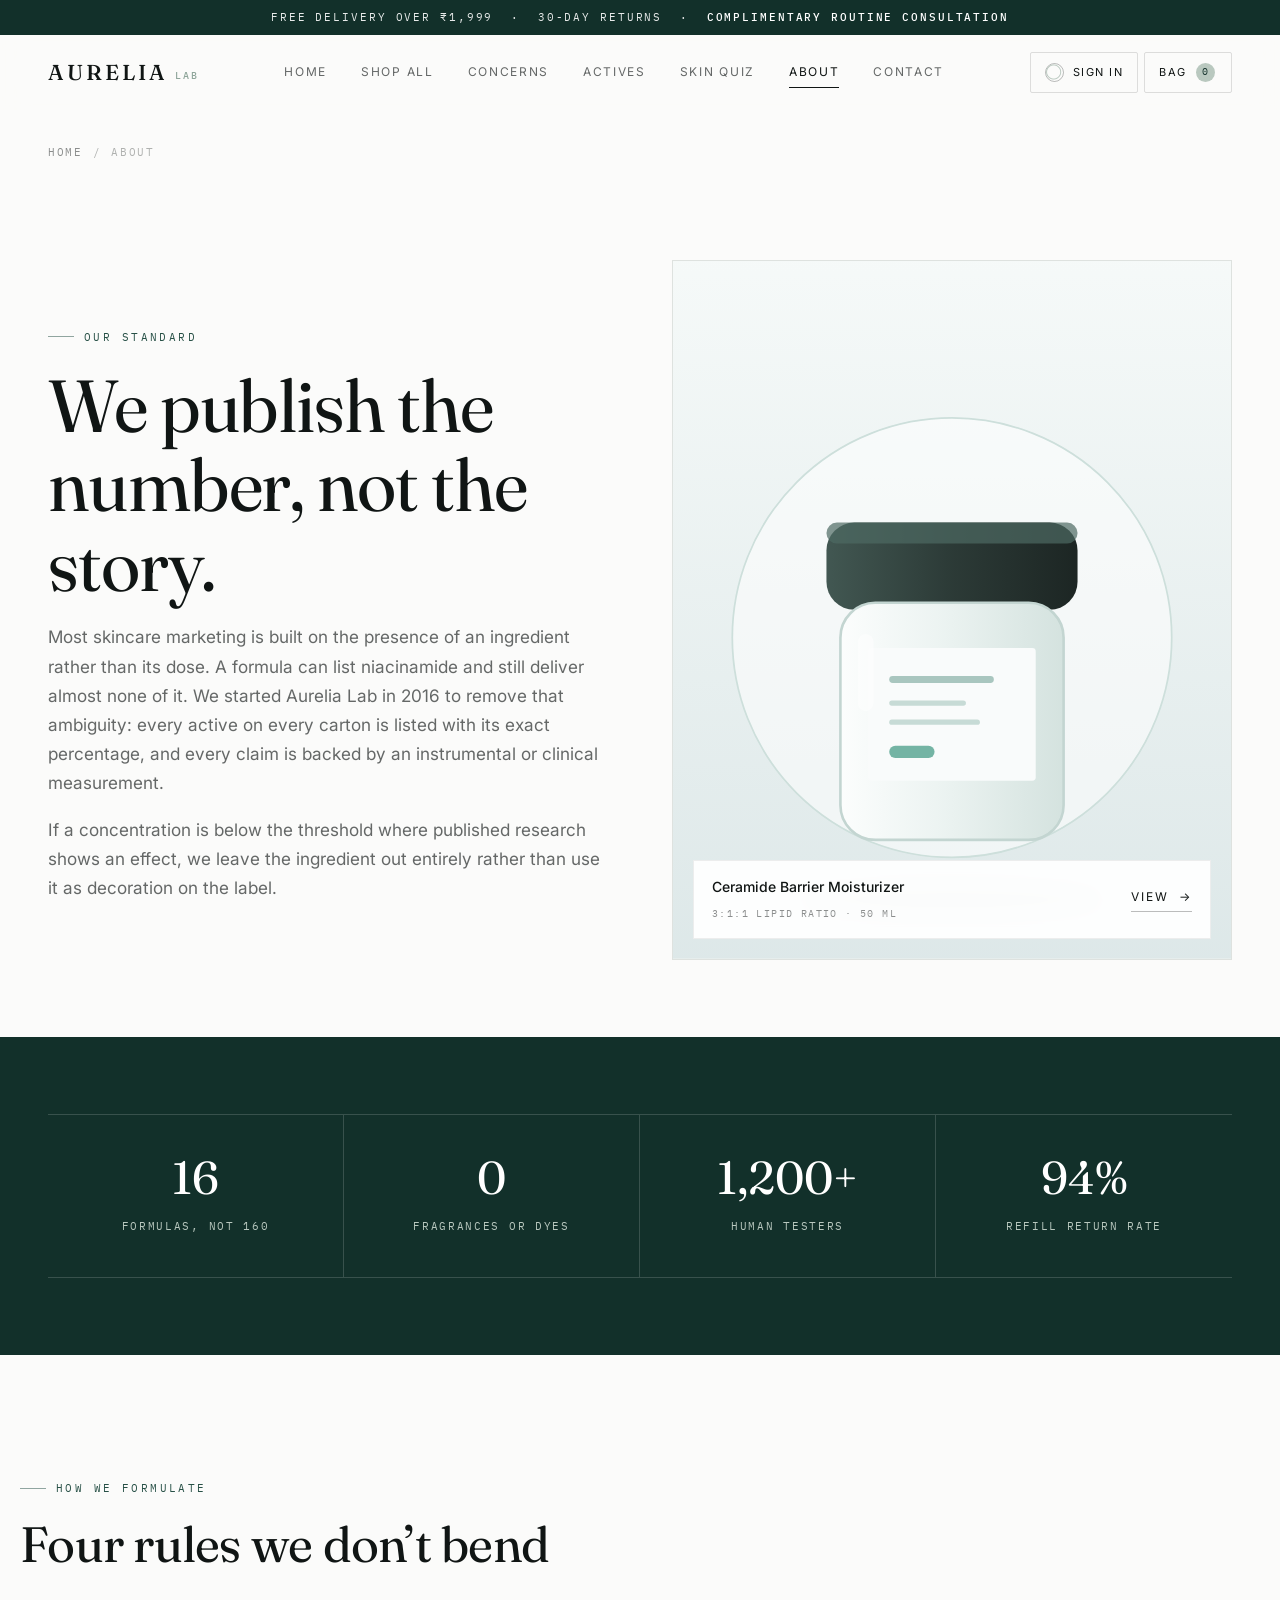
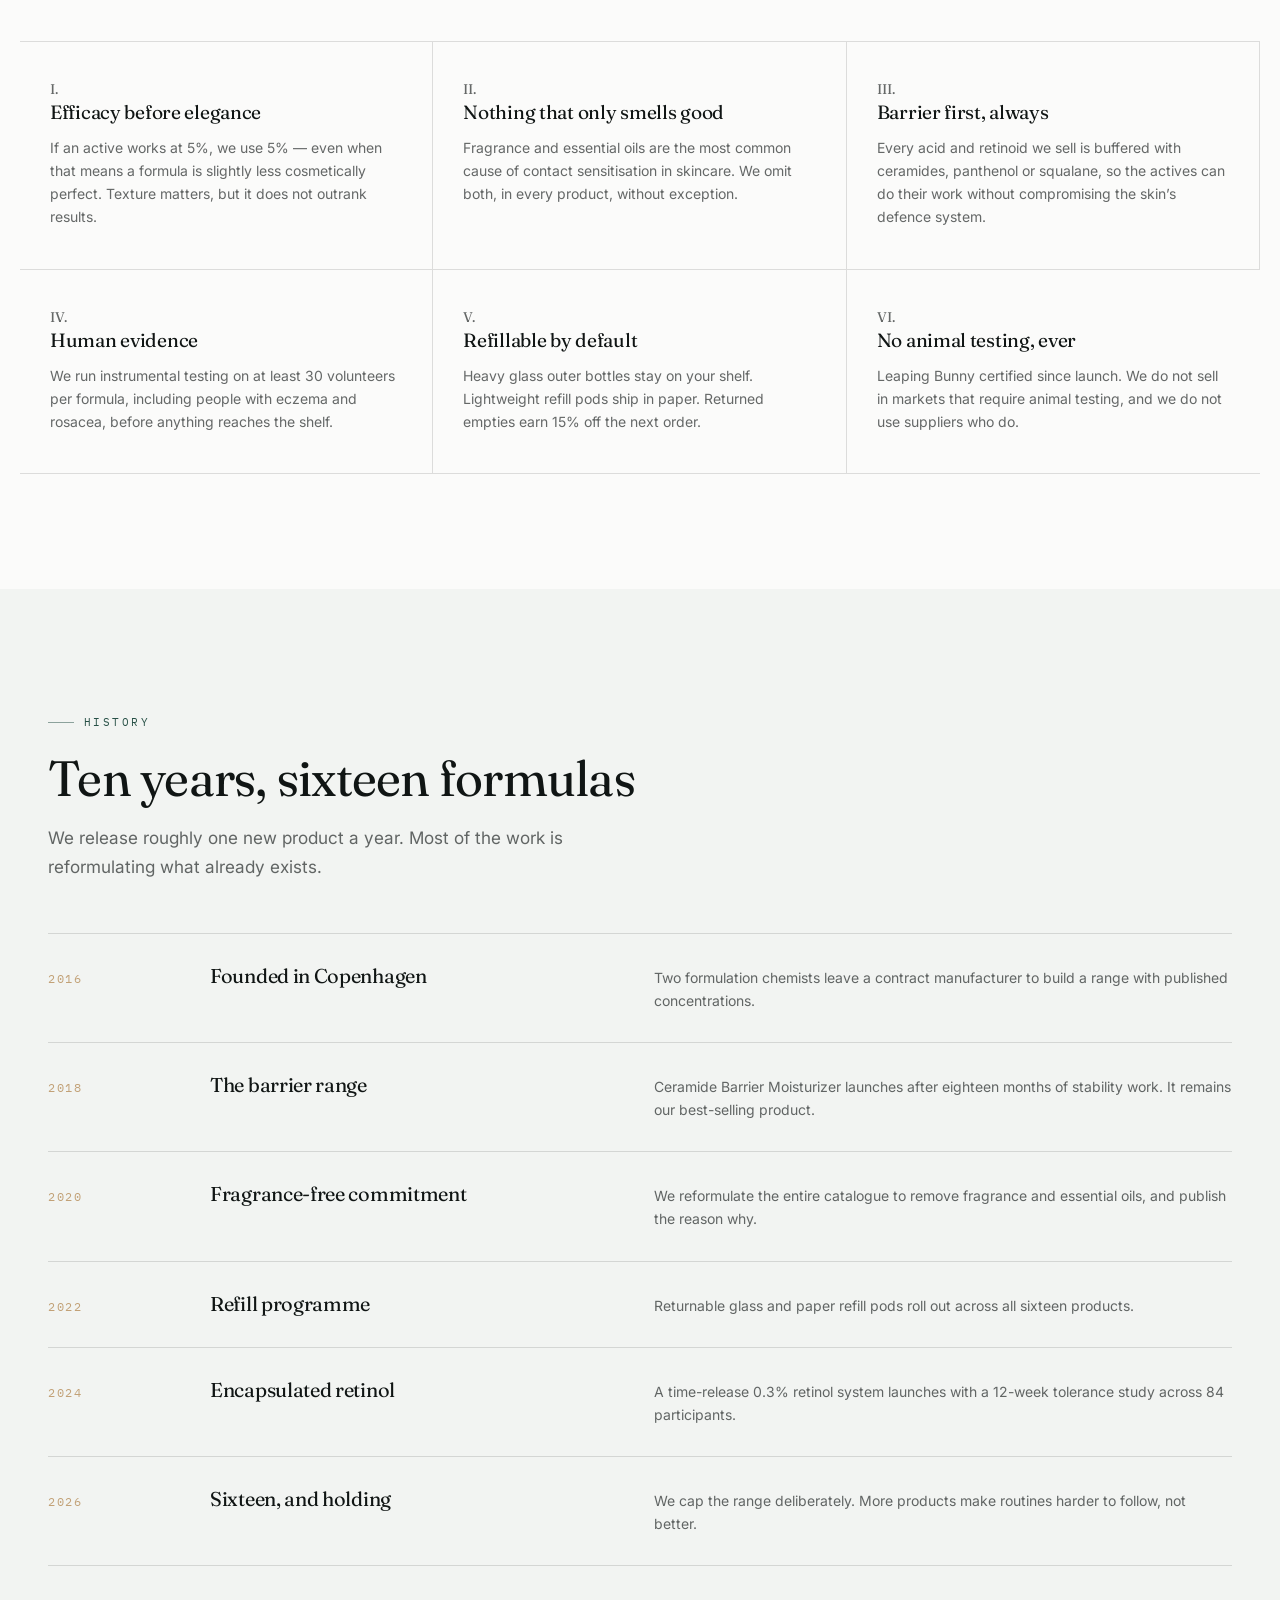
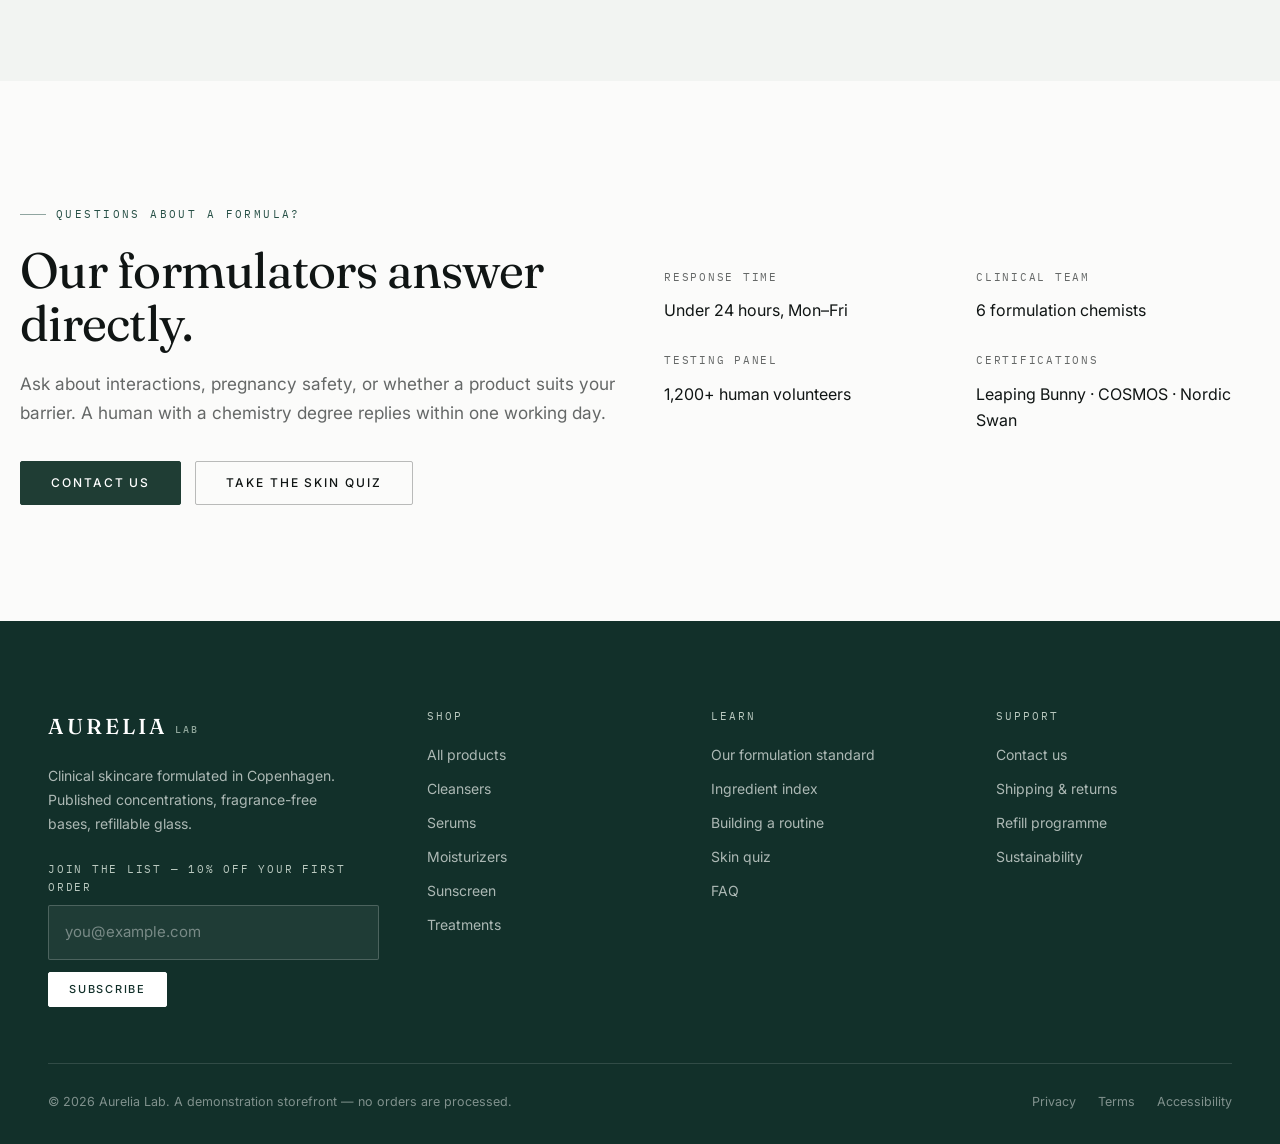
==== about.html @ 0afa4b08 "Aurelia Lab — clinical skincare storefront" ====
<!DOCTYPE html>
<html lang="en">
<head>
<meta charset="utf-8">
<meta name="viewport" content="width=device-width, initial-scale=1">
<title>About — Aurelia Lab</title>
<meta name="description" content="Why Aurelia Lab publishes every active concentration, formulates without fragrance, and tests on humans rather than marketing claims.">
<link rel="preconnect" href="https://fonts.googleapis.com">
<link rel="preconnect" href="https://fonts.gstatic.com" crossorigin>
<link href="https://fonts.googleapis.com/css2?family=Fraunces:ital,opsz,wght@0,9..144,300..600;1,9..144,300..500&family=IBM+Plex+Mono:wght@400;500&family=Inter:wght@300;400;500&display=swap" rel="stylesheet">
<link rel="stylesheet" href="css/style.css">
</head>
<body>

<a class="skip-link" href="#main">Skip to content</a>

<div class="announce">
  Free delivery over ₹1,999 &nbsp;·&nbsp; 30-day returns &nbsp;·&nbsp; <strong>Complimentary routine consultation</strong>
</div>

<header class="site-header">
  <div class="container header-inner">
    <a class="logo" href="index.html">Aurelia<em>Lab</em></a>

    <nav class="nav" data-nav id="mainNav" aria-label="Main navigation">
      <a class="nav__link" href="index.html">Home</a>
      <a class="nav__link" href="shop.html">Shop all</a>
      <a class="nav__link" href="index.html#concerns">Concerns</a>
      <a class="nav__link" href="index.html#ingredients">Actives</a>
      <a class="nav__link" href="quiz.html">Skin quiz</a>
      <a class="nav__link is-active" href="about.html">About</a>
      <a class="nav__link" href="contact.html">Contact</a>
    </nav>

    <div class="header-actions">
      <button type="button" class="cart-btn" data-cart-open aria-label="Open shopping bag">
        Bag <span class="cart-btn__count" data-cart-count data-empty="true">0</span>
      </button>
      <button type="button" class="nav-toggle" data-nav-toggle aria-expanded="false" aria-label="Toggle menu">
        <span class="nav-toggle__bars"></span>
      </button>
    </div>
  </div>
</header>

<main id="main">

  <div class="container">
    <nav class="breadcrumb" aria-label="Breadcrumb" style="padding-top:34px;">
      <a href="index.html">Home</a>
      <span aria-hidden="true">/</span>
      <span aria-current="page">About</span>
    </nav>

    <div class="about-hero">
      <div>
        <p class="eyebrow">Our standard</p>
        <h1 class="section-title">We publish the number, not the story.</h1>
        <p class="lede">
          Most skincare marketing is built on the presence of an ingredient rather than its dose.
          A formula can list niacinamide and still deliver almost none of it. We started Aurelia Lab
          in 2016 to remove that ambiguity: every active on every carton is listed with its exact
          percentage, and every claim is backed by an instrumental or clinical measurement.
        </p>
        <p class="lede">
          If a concentration is below the threshold where published research shows an effect, we
          leave the ingredient out entirely rather than use it as decoration on the label.
        </p>
      </div>
      <div class="hero__art">
        <div id="aboutArt" aria-hidden="true"></div>
        <div class="hero__art-tag">
          <div>
            <strong>Ceramide Barrier Moisturizer</strong>
            <span>3:1:1 lipid ratio · 50 ml</span>
          </div>
          <a class="arrow-link" href="product.html?id=ceramide-barrier-moisturizer">View</a>
        </div>
      </div>
    </div>
  </div>

  <!-- ========================== NUMBERS ========================== -->
  <section class="section section--ink section--tight">
    <div class="container">
      <div class="stat-strip" data-reveal>
        <div class="stat-strip__item">
          <strong>16</strong>
          <span>Formulas, not 160</span>
        </div>
        <div class="stat-strip__item">
          <strong>0</strong>
          <span>Fragrances or dyes</span>
        </div>
        <div class="stat-strip__item">
          <strong>1,200+</strong>
          <span>Human testers</span>
        </div>
        <div class="stat-strip__item">
          <strong>94%</strong>
          <span>Refill return rate</span>
        </div>
      </div>
    </div>
  </section>

  <!-- ========================== VALUES =========================== -->
  <section class="section container">
    <div class="section-head" data-reveal>
      <div class="section-head__text">
        <p class="eyebrow">How we formulate</p>
        <h2 class="section-title">Four rules we don&rsquo;t bend</h2>
      </div>
    </div>

    <div class="value-grid" data-reveal>
      <article class="value-card">
        <p class="value-card__mark">I.</p>
        <h3>Efficacy before elegance</h3>
        <p>If an active works at 5%, we use 5% — even when that means a formula is slightly less cosmetically perfect. Texture matters, but it does not outrank results.</p>
      </article>
      <article class="value-card">
        <p class="value-card__mark">II.</p>
        <h3>Nothing that only smells good</h3>
        <p>Fragrance and essential oils are the most common cause of contact sensitisation in skincare. We omit both, in every product, without exception.</p>
      </article>
      <article class="value-card">
        <p class="value-card__mark">III.</p>
        <h3>Barrier first, always</h3>
        <p>Every acid and retinoid we sell is buffered with ceramides, panthenol or squalane, so the actives can do their work without compromising the skin&rsquo;s defence system.</p>
      </article>
      <article class="value-card">
        <p class="value-card__mark">IV.</p>
        <h3>Human evidence</h3>
        <p>We run instrumental testing on at least 30 volunteers per formula, including people with eczema and rosacea, before anything reaches the shelf.</p>
      </article>
      <article class="value-card">
        <p class="value-card__mark">V.</p>
        <h3>Refillable by default</h3>
        <p>Heavy glass outer bottles stay on your shelf. Lightweight refill pods ship in paper. Returned empties earn 15% off the next order.</p>
      </article>
      <article class="value-card">
        <p class="value-card__mark">VI.</p>
        <h3>No animal testing, ever</h3>
        <p>Leaping Bunny certified since launch. We do not sell in markets that require animal testing, and we do not use suppliers who do.</p>
      </article>
    </div>
  </section>

  <!-- ========================= TIMELINE ========================== -->
  <section class="section section--mist">
    <div class="container">
      <div class="section-head" data-reveal>
        <div class="section-head__text">
          <p class="eyebrow">History</p>
          <h2 class="section-title">Ten years, sixteen formulas</h2>
          <p class="lede">We release roughly one new product a year. Most of the work is reformulating what already exists.</p>
        </div>
      </div>

      <div class="timeline" data-reveal>
        <div class="timeline__row">
          <span class="timeline__year">2016</span>
          <h3>Founded in Copenhagen</h3>
          <p>Two formulation chemists leave a contract manufacturer to build a range with published concentrations.</p>
        </div>
        <div class="timeline__row">
          <span class="timeline__year">2018</span>
          <h3>The barrier range</h3>
          <p>Ceramide Barrier Moisturizer launches after eighteen months of stability work. It remains our best-selling product.</p>
        </div>
        <div class="timeline__row">
          <span class="timeline__year">2020</span>
          <h3>Fragrance-free commitment</h3>
          <p>We reformulate the entire catalogue to remove fragrance and essential oils, and publish the reason why.</p>
        </div>
        <div class="timeline__row">
          <span class="timeline__year">2022</span>
          <h3>Refill programme</h3>
          <p>Returnable glass and paper refill pods roll out across all sixteen products.</p>
        </div>
        <div class="timeline__row">
          <span class="timeline__year">2024</span>
          <h3>Encapsulated retinol</h3>
          <p>A time-release 0.3% retinol system launches with a 12-week tolerance study across 84 participants.</p>
        </div>
        <div class="timeline__row">
          <span class="timeline__year">2026</span>
          <h3>Sixteen, and holding</h3>
          <p>We cap the range deliberately. More products make routines harder to follow, not better.</p>
        </div>
      </div>
    </div>
  </section>

  <!-- ============================ CTA ============================ -->
  <section class="section container">
    <div class="cta-band" data-reveal>
      <div>
        <p class="eyebrow">Questions about a formula?</p>
        <h2 class="section-title">Our formulators answer directly.</h2>
        <p class="lede">
          Ask about interactions, pregnancy safety, or whether a product suits your barrier.
          A human with a chemistry degree replies within one working day.
        </p>
        <div class="hero__actions">
          <a class="btn btn--primary" href="contact.html">Contact us</a>
          <a class="btn btn--ghost" href="quiz.html">Take the skin quiz</a>
        </div>
      </div>
      <div class="grid grid--2">
        <div>
          <p class="mono muted">Response time</p>
          <p class="mb-0">Under 24 hours, Mon&ndash;Fri</p>
        </div>
        <div>
          <p class="mono muted">Clinical team</p>
          <p class="mb-0">6 formulation chemists</p>
        </div>
        <div>
          <p class="mono muted">Testing panel</p>
          <p class="mb-0">1,200+ human volunteers</p>
        </div>
        <div>
          <p class="mono muted">Certifications</p>
          <p class="mb-0">Leaping Bunny · COSMOS · Nordic Swan</p>
        </div>
      </div>
    </div>
  </section>

</main>

<footer class="site-footer">
  <div class="container">
    <div class="footer-top">
      <div class="footer-brand">
        <a class="logo" href="index.html">Aurelia<em>Lab</em></a>
        <p>Clinical skincare formulated in Copenhagen. Published concentrations, fragrance-free bases, refillable glass.</p>
        <form class="footer-news" data-newsletter novalidate>
          <label class="field__label" for="newsletterEmail">Join the list — 10% off your first order</label>
          <div class="field">
            <input class="field__input" id="newsletterEmail" type="email" name="email" placeholder="you@example.com" autocomplete="email" required>
            <span class="field__error" role="alert"></span>
          </div>
          <button class="btn btn--light btn--sm" type="submit">Subscribe</button>
        </form>
      </div>

      <div class="footer-col">
        <h4>Shop</h4>
        <ul>
          <li><a href="shop.html">All products</a></li>
          <li><a href="shop.html?category=Cleanser">Cleansers</a></li>
          <li><a href="shop.html?category=Serum">Serums</a></li>
          <li><a href="shop.html?category=Moisturizer">Moisturizers</a></li>
          <li><a href="shop.html?category=SPF">Sunscreen</a></li>
          <li><a href="shop.html?category=Treatment">Treatments</a></li>
        </ul>
      </div>

      <div class="footer-col">
        <h4>Learn</h4>
        <ul>
          <li><a href="about.html">Our formulation standard</a></li>
          <li><a href="index.html#ingredients">Ingredient index</a></li>
          <li><a href="index.html#routine">Building a routine</a></li>
          <li><a href="quiz.html">Skin quiz</a></li>
          <li><a href="contact.html#faq">FAQ</a></li>
        </ul>
      </div>

      <div class="footer-col">
        <h4>Support</h4>
        <ul>
          <li><a href="contact.html">Contact us</a></li>
          <li><a href="contact.html#faq">Shipping &amp; returns</a></li>
          <li><a href="contact.html#faq">Refill programme</a></li>
          <li><a href="about.html">Sustainability</a></li>
        </ul>
      </div>
    </div>

    <div class="footer-bottom">
      <p class="mb-0">© 2026 Aurelia Lab. A demonstration storefront — no orders are processed.</p>
      <div class="footer-legal">
        <a href="#">Privacy</a>
        <a href="#">Terms</a>
        <a href="#">Accessibility</a>
      </div>
    </div>
  </div>
</footer>

<script src="js/data.js"></script>
<script src="js/ui.js"></script>
<script src="js/cart.js"></script>
<script src="js/auth.js"></script>
<script>
  document.addEventListener('DOMContentLoaded', function () {
    var host = document.getElementById('aboutArt');
    var product = getProduct('ceramide-barrier-moisturizer');
    if (host && product) host.innerHTML = UI.productArt(product, { variant: 1 });
    UI.initReveal();
  });
</script>
</body>
</html>
---- css/style.css ----
/* ==========================================================================
   AURELIA LAB — style.css
   1.  Tokens
   2.  Reset & base
   3.  Typography
   4.  Layout primitives
   5.  Buttons & links
   6.  Forms
   7.  Header & navigation
   8.  Cart drawer
   9.  Toasts
   10. Footer
   11. Hero & home sections
   12. Product card & grid
   13. Shop page
   14. Product detail
   15. Quiz
   16. About
   17. Contact & FAQ
   18. Utilities, motion, responsive
   ========================================================================== */

/* ==========================================================================
   1. TOKENS
   ========================================================================== */

:root {
  /* Surface */
  --porcelain: #fbfbfa;
  --paper: #ffffff;
  --mist: #f2f4f2;
  --sage-50: #eef2ef;
  --sage-100: #e0e8e2;

  /* Ink */
  --ink: #101514;
  --ink-80: rgba(16, 21, 20, 0.8);
  --ink-64: rgba(16, 21, 20, 0.64);
  --ink-48: rgba(16, 21, 20, 0.48);
  --ink-32: rgba(16, 21, 20, 0.32);

  /* Brand */
  --green-900: #12302a;
  --green-700: #1f3d34;
  --green-600: #275046;
  --green-500: #35685a;
  --sage: #8fa69b;
  --sage-soft: #b9c8bf;
  --sand: #c2a177;
  --sand-soft: #e6d8c4;

  /* Feedback */
  --danger: #a3372a;
  --danger-soft: #f7e9e6;
  --success: #2c6b4f;

  /* Lines */
  --line: rgba(16, 21, 20, 0.13);
  --line-soft: rgba(16, 21, 20, 0.07);
  --line-strong: rgba(16, 21, 20, 0.28);

  /* Type */
  --font-display: "Fraunces", "Iowan Old Style", "Palatino Linotype", Georgia, serif;
  --font-sans: "Inter", -apple-system, BlinkMacSystemFont, "Segoe UI", Roboto, Helvetica, Arial, sans-serif;
  --font-mono: "IBM Plex Mono", ui-monospace, SFMono-Regular, Menlo, Consolas, monospace;

  /* Metrics */
  --container: 1240px;
  --gutter: 28px;
  --header-h: 74px;
  --radius-xs: 2px;
  --radius-sm: 4px;
  --radius-md: 8px;
  --radius-lg: 14px;
  --radius-pill: 999px;

  /* Elevation */
  --shadow-sm: 0 1px 2px rgba(16, 21, 20, 0.05);
  --shadow-md: 0 8px 24px -12px rgba(16, 21, 20, 0.22);
  --shadow-lg: 0 30px 70px -30px rgba(16, 21, 20, 0.4);

  /* Motion */
  --ease: cubic-bezier(0.22, 0.61, 0.36, 1);
  --dur: 260ms;

  --z-header: 100;
  --z-overlay: 200;
  --z-drawer: 210;
  --z-modal: 220;
  --z-toast: 300;
}

/* ==========================================================================
   2. RESET & BASE
   ========================================================================== */

*,
*::before,
*::after { box-sizing: border-box; }

html {
  -webkit-text-size-adjust: 100%;
  scroll-behavior: smooth;
  scroll-padding-top: calc(var(--header-h) + 20px);
}

body {
  margin: 0;
  background: var(--porcelain);
  color: var(--ink);
  font-family: var(--font-sans);
  font-size: 16px;
  line-height: 1.65;
  font-weight: 400;
  -webkit-font-smoothing: antialiased;
  -moz-osx-font-smoothing: grayscale;
  overflow-x: hidden;
}

body.nav-open,
body.drawer-open,
body.modal-open { overflow: hidden; }

img,
svg { display: block; max-width: 100%; }

button,
input,
select,
textarea { font: inherit; color: inherit; }

button { background: none; border: 0; cursor: pointer; }

ul, ol { margin: 0; padding: 0; list-style: none; }

a { color: inherit; text-decoration: none; }

hr {
  border: 0;
  border-top: 1px solid var(--line);
  margin: 0;
}

::selection {
  background: var(--green-700);
  color: #fff;
}

:focus-visible {
  outline: 2px solid var(--green-600);
  outline-offset: 3px;
  border-radius: var(--radius-xs);
}

.skip-link {
  position: absolute;
  left: 16px;
  top: -100px;
  z-index: 500;
  background: var(--ink);
  color: #fff;
  padding: 12px 20px;
  font-size: 13px;
  letter-spacing: 0.08em;
  text-transform: uppercase;
  transition: top var(--dur) var(--ease);
}
.skip-link:focus { top: 16px; }

/* ==========================================================================
   3. TYPOGRAPHY
   ========================================================================== */

h1, h2, h3, h4 {
  font-family: var(--font-display);
  font-weight: 400;
  font-optical-sizing: auto;
  line-height: 1.08;
  letter-spacing: -0.015em;
  margin: 0;
  color: var(--ink);
}

h1 { font-size: clamp(2.6rem, 6vw, 4.6rem); }
h2 { font-size: clamp(2rem, 4vw, 3.1rem); }
h3 { font-size: clamp(1.25rem, 2vw, 1.6rem); line-height: 1.2; }
h4 { font-size: 1.05rem; line-height: 1.3; }

p { margin: 0 0 1em; }
p:last-child { margin-bottom: 0; }

.eyebrow {
  display: inline-flex;
  align-items: center;
  gap: 10px;
  font-family: var(--font-mono);
  font-size: 11px;
  letter-spacing: 0.22em;
  text-transform: uppercase;
  color: var(--green-600);
  margin: 0 0 20px;
}
.eyebrow::before {
  content: "";
  width: 26px;
  height: 1px;
  background: currentColor;
  opacity: 0.5;
}
.eyebrow--light { color: var(--sage-soft); }

.lede {
  font-size: 1.075rem;
  color: var(--ink-64);
  max-width: 60ch;
  line-height: 1.7;
}

.muted { color: var(--ink-64); }
.mono {
  font-family: var(--font-mono);
  font-size: 11px;
  letter-spacing: 0.16em;
  text-transform: uppercase;
}

.section-title { margin-bottom: 18px; }

/* ==========================================================================
   4. LAYOUT PRIMITIVES
   ========================================================================== */

.container {
  width: 100%;
  max-width: var(--container);
  margin: 0 auto;
  padding: 0 var(--gutter);
}
.container--narrow { max-width: 840px; }
.container--wide { max-width: 1440px; }

.section { padding: clamp(64px, 9vw, 128px) 0; }
.section--tight { padding: clamp(48px, 6vw, 80px) 0; }
.section--mist { background: var(--mist); }
.section--ink { background: var(--green-900); color: #eef2ef; }
.section--ink h1,
.section--ink h2,
.section--ink h3 { color: #fff; }
.section--ink .lede { color: rgba(238, 242, 239, 0.72); }

.section-head {
  display: flex;
  align-items: flex-end;
  justify-content: space-between;
  gap: 32px;
  flex-wrap: wrap;
  margin-bottom: clamp(32px, 4vw, 56px);
}
.section-head__text { max-width: 62ch; }

.rule {
  height: 1px;
  background: var(--line);
  width: 100%;
}

.grid { display: grid; gap: 28px; }
.grid--2 { grid-template-columns: repeat(2, minmax(0, 1fr)); }
.grid--3 { grid-template-columns: repeat(3, minmax(0, 1fr)); }
.grid--4 { grid-template-columns: repeat(4, minmax(0, 1fr)); }
.grid--products { grid-template-columns: repeat(auto-fill, minmax(255px, 1fr)); }

/* ==========================================================================
   5. BUTTONS & LINKS
   ========================================================================== */

.btn {
  display: inline-flex;
  align-items: center;
  justify-content: center;
  gap: 10px;
  padding: 15px 30px;
  border: 1px solid transparent;
  border-radius: var(--radius-xs);
  font-size: 12px;
  font-weight: 500;
  letter-spacing: 0.16em;
  text-transform: uppercase;
  line-height: 1;
  cursor: pointer;
  transition: background var(--dur) var(--ease), color var(--dur) var(--ease),
              border-color var(--dur) var(--ease), transform var(--dur) var(--ease);
  white-space: nowrap;
}
.btn:active { transform: translateY(1px); }

.btn--primary {
  background: var(--green-700);
  color: #fff;
  border-color: var(--green-700);
}
.btn--primary:hover { background: var(--green-900); border-color: var(--green-900); }

.btn--ghost {
  background: transparent;
  color: var(--ink);
  border-color: var(--line-strong);
}
.btn--ghost:hover { background: var(--ink); color: #fff; border-color: var(--ink); }

.btn--light {
  background: #fff;
  color: var(--green-900);
  border-color: #fff;
}
.btn--light:hover { background: transparent; color: #fff; }

.btn--outline-light {
  background: transparent;
  color: #fff;
  border-color: rgba(255, 255, 255, 0.42);
}
.btn--outline-light:hover { background: #fff; color: var(--green-900); border-color: #fff; }

.btn--block { width: 100%; }
.btn--sm { padding: 11px 20px; font-size: 11px; }
.btn[disabled] { opacity: 0.45; pointer-events: none; }

.link-btn {
  display: inline-flex;
  align-items: center;
  gap: 8px;
  font-size: 12px;
  letter-spacing: 0.14em;
  text-transform: uppercase;
  color: var(--ink-64);
  border-bottom: 1px solid var(--line);
  padding-bottom: 2px;
  transition: color var(--dur) var(--ease), border-color var(--dur) var(--ease);
}
.link-btn:hover { color: var(--ink); border-color: var(--ink); }

.arrow-link {
  display: inline-flex;
  align-items: center;
  gap: 10px;
  font-size: 12px;
  letter-spacing: 0.16em;
  text-transform: uppercase;
  color: var(--ink);
  padding-bottom: 4px;
  border-bottom: 1px solid var(--line-strong);
  transition: gap var(--dur) var(--ease), border-color var(--dur) var(--ease);
}
.arrow-link::after { content: "\2192"; transition: transform var(--dur) var(--ease); }
.arrow-link:hover { gap: 16px; border-color: var(--ink); }

.icon-btn {
  display: inline-flex;
  align-items: center;
  justify-content: center;
  width: 40px;
  height: 40px;
  border-radius: var(--radius-pill);
  color: var(--ink);
  transition: background var(--dur) var(--ease), color var(--dur) var(--ease);
}
.icon-btn:hover { background: var(--sage-100); }

/* ==========================================================================
   6. FORMS
   ========================================================================== */

.field { margin-bottom: 22px; }

.field__label {
  display: block;
  font-family: var(--font-mono);
  font-size: 11px;
  letter-spacing: 0.16em;
  text-transform: uppercase;
  color: var(--ink-64);
  margin-bottom: 9px;
}

.field__input,
.field__select,
.field__textarea {
  width: 100%;
  padding: 14px 16px;
  background: var(--paper);
  border: 1px solid var(--line);
  border-radius: var(--radius-xs);
  font-size: 15px;
  color: var(--ink);
  transition: border-color var(--dur) var(--ease), box-shadow var(--dur) var(--ease);
  appearance: none;
}
.field__textarea { min-height: 150px; resize: vertical; line-height: 1.6; }

.field__select {
  background-image: url("data:image/svg+xml,%3Csvg xmlns='http://www.w3.org/2000/svg' viewBox='0 0 12 8'%3E%3Cpath d='M1 1l5 5 5-5' fill='none' stroke='%23101514' stroke-width='1.4'/%3E%3C/svg%3E");
  background-repeat: no-repeat;
  background-position: right 16px center;
  background-size: 12px;
  padding-right: 42px;
}

.field__input:focus,
.field__select:focus,
.field__textarea:focus {
  outline: none;
  border-color: var(--green-600);
  box-shadow: 0 0 0 3px rgba(53, 104, 90, 0.12);
}

.field__input::placeholder,
.field__textarea::placeholder { color: var(--ink-32); }

.field__error {
  display: block;
  font-size: 12.5px;
  color: var(--danger);
  min-height: 0;
  margin-top: 7px;
  letter-spacing: 0.01em;
}
.field.has-error .field__input,
.field.has-error .field__textarea,
.field.has-error .field__select {
  border-color: var(--danger);
  background: var(--danger-soft);
}

.field-row {
  display: grid;
  grid-template-columns: repeat(2, minmax(0, 1fr));
  gap: 20px;
}

/* ==========================================================================
   7. HEADER & NAVIGATION
   ========================================================================== */

.site-header {
  position: sticky;
  top: 0;
  z-index: var(--z-header);
  background: rgba(251, 251, 250, 0.86);
  backdrop-filter: blur(14px);
  -webkit-backdrop-filter: blur(14px);
  border-bottom: 1px solid transparent;
  transition: border-color var(--dur) var(--ease), background var(--dur) var(--ease);
}
.site-header.is-scrolled { border-bottom-color: var(--line); }

.announce {
  background: var(--green-900);
  color: rgba(255, 255, 255, 0.9);
  text-align: center;
  padding: 9px 20px;
  font-family: var(--font-mono);
  font-size: 10.5px;
  letter-spacing: 0.18em;
  text-transform: uppercase;
}
.announce strong { color: #fff; font-weight: 500; }

.header-inner {
  display: flex;
  align-items: center;
  justify-content: space-between;
  gap: 24px;
  height: var(--header-h);
}

.logo {
  display: inline-flex;
  align-items: baseline;
  gap: 7px;
  font-family: var(--font-display);
  font-size: 1.35rem;
  letter-spacing: 0.14em;
  text-transform: uppercase;
  font-weight: 500;
  color: var(--ink);
  flex-shrink: 0;
}
.logo em {
  font-style: normal;
  font-family: var(--font-mono);
  font-size: 9.5px;
  letter-spacing: 0.2em;
  color: var(--sage);
  transform: translateY(-1px);
}

.nav { display: flex; align-items: center; gap: 34px; }

.nav__link {
  position: relative;
  font-size: 12px;
  letter-spacing: 0.14em;
  text-transform: uppercase;
  color: var(--ink-64);
  padding: 6px 0;
  transition: color var(--dur) var(--ease);
}
.nav__link::after {
  content: "";
  position: absolute;
  left: 0;
  bottom: 0;
  width: 100%;
  height: 1px;
  background: var(--ink);
  transform: scaleX(0);
  transform-origin: left;
  transition: transform var(--dur) var(--ease);
}
.nav__link:hover { color: var(--ink); }
.nav__link:hover::after,
.nav__link.is-active::after { transform: scaleX(1); }
.nav__link.is-active { color: var(--ink); }

.header-actions { display: flex; align-items: center; gap: 6px; }

.cart-btn {
  position: relative;
  display: inline-flex;
  align-items: center;
  gap: 9px;
  padding: 10px 16px 10px 14px;
  border: 1px solid var(--line);
  border-radius: var(--radius-xs);
  font-size: 11px;
  letter-spacing: 0.14em;
  text-transform: uppercase;
  color: var(--ink);
  transition: border-color var(--dur) var(--ease), background var(--dur) var(--ease);
}
.cart-btn:hover { border-color: var(--ink); }
.cart-btn__count {
  display: inline-flex;
  align-items: center;
  justify-content: center;
  min-width: 19px;
  height: 19px;
  padding: 0 5px;
  border-radius: var(--radius-pill);
  background: var(--green-700);
  color: #fff;
  font-family: var(--font-mono);
  font-size: 10px;
  letter-spacing: 0;
  transition: transform var(--dur) var(--ease);
}
.cart-btn__count[data-empty="true"] { background: var(--sage-soft); color: var(--green-900); }
.cart-btn__count.is-bumped { animation: bump 420ms var(--ease); }

@keyframes bump {
  0% { transform: scale(1); }
  40% { transform: scale(1.42); }
  100% { transform: scale(1); }
}

.account-btn {
  display: inline-flex;
  align-items: center;
  gap: 9px;
  padding: 10px 14px;
  border: 1px solid var(--line);
  border-radius: var(--radius-xs);
  font-size: 11px;
  letter-spacing: 0.14em;
  text-transform: uppercase;
  color: var(--ink);
  transition: border-color var(--dur) var(--ease), background var(--dur) var(--ease);
}
.account-btn:hover { border-color: var(--ink); }
.account-btn__badge {
  display: inline-flex;
  align-items: center;
  justify-content: center;
  width: 19px;
  height: 19px;
  border-radius: var(--radius-pill);
  border: 1px solid var(--line-strong);
  color: var(--sage-soft);
  font-size: 11px;
  line-height: 1;
  transition: background var(--dur) var(--ease), color var(--dur) var(--ease),
              border-color var(--dur) var(--ease);
}
.account-btn__badge.is-signed-in {
  background: var(--green-700);
  border-color: var(--green-700);
  color: #fff;
  font-family: var(--font-mono);
  font-size: 10px;
  letter-spacing: 0;
}

.nav-toggle {
  display: none;
  width: 42px;
  height: 42px;
  align-items: center;
  justify-content: center;
  border: 1px solid var(--line);
  border-radius: var(--radius-xs);
}
.nav-toggle__bars,
.nav-toggle__bars::before,
.nav-toggle__bars::after {
  display: block;
  width: 18px;
  height: 1.5px;
  background: var(--ink);
  transition: transform var(--dur) var(--ease), opacity var(--dur) var(--ease);
}
.nav-toggle__bars::before,
.nav-toggle__bars::after { content: ""; position: relative; }
.nav-toggle__bars::before { top: -6px; }
.nav-toggle__bars::after { top: 4.5px; }
.nav-toggle[aria-expanded="true"] .nav-toggle__bars { background: transparent; }
.nav-toggle[aria-expanded="true"] .nav-toggle__bars::before { transform: translateY(6px) rotate(45deg); }
.nav-toggle[aria-expanded="true"] .nav-toggle__bars::after { transform: translateY(-4.5px) rotate(-45deg); }

/* ==========================================================================
   8. CART DRAWER
   ========================================================================== */

.drawer-overlay {
  position: fixed;
  inset: 0;
  z-index: var(--z-overlay);
  background: rgba(16, 21, 20, 0.42);
  backdrop-filter: blur(2px);
  opacity: 0;
  transition: opacity var(--dur) var(--ease);
}
.drawer-overlay.is-open { opacity: 1; }

.cart-drawer {
  position: fixed;
  top: 0;
  right: 0;
  z-index: var(--z-drawer);
  width: min(430px, 100vw);
  height: 100%;
  display: flex;
  flex-direction: column;
  background: var(--porcelain);
  border-left: 1px solid var(--line);
  box-shadow: var(--shadow-lg);
  transform: translateX(102%);
  transition: transform 340ms var(--ease);
  visibility: hidden;
}
.cart-drawer.is-open { transform: translateX(0); visibility: visible; }

.cart-drawer__head {
  display: flex;
  align-items: center;
  justify-content: space-between;
  padding: 22px 24px;
  border-bottom: 1px solid var(--line);
}
.cart-drawer__head h2 {
  font-size: 1.05rem;
  font-family: var(--font-mono);
  font-weight: 400;
  letter-spacing: 0.18em;
  text-transform: uppercase;
}
.cart-drawer__count { color: var(--ink-48); }

.cart-drawer__body { flex: 1; overflow-y: auto; padding: 8px 24px; }

.cart-shipping {
  padding: 18px 0 20px;
  border-bottom: 1px solid var(--line-soft);
}
.cart-shipping__label {
  font-size: 12.5px;
  color: var(--ink-64);
  margin-bottom: 10px;
}
.cart-shipping__label strong { color: var(--green-700); font-weight: 500; }
.cart-shipping__track {
  height: 3px;
  background: var(--sage-100);
  border-radius: var(--radius-pill);
  overflow: hidden;
}
.cart-shipping__fill {
  height: 100%;
  background: var(--green-600);
  width: 0;
  transition: width 420ms var(--ease);
}

.cart-line {
  display: grid;
  grid-template-columns: 76px 1fr;
  gap: 16px;
  padding: 20px 0;
  border-bottom: 1px solid var(--line-soft);
}
.cart-line__art {
  background: var(--sage-50);
  border: 1px solid var(--line-soft);
  overflow: hidden;
}
.cart-line__art svg { width: 100%; height: auto; }
.cart-line__top {
  display: flex;
  justify-content: space-between;
  gap: 12px;
  align-items: flex-start;
}
.cart-line__name {
  font-family: var(--font-display);
  font-size: 1rem;
  line-height: 1.25;
  margin-bottom: 3px;
}
.cart-line__meta {
  font-family: var(--font-mono);
  font-size: 10.5px;
  letter-spacing: 0.14em;
  text-transform: uppercase;
  color: var(--ink-48);
}
.cart-line__price { font-size: 14px; white-space: nowrap; }
.cart-line__foot {
  display: flex;
  align-items: center;
  justify-content: space-between;
  margin-top: 14px;
  gap: 12px;
}

.qty {
  display: inline-flex;
  align-items: center;
  border: 1px solid var(--line);
  border-radius: var(--radius-xs);
}
.qty__btn {
  width: 30px;
  height: 30px;
  display: inline-flex;
  align-items: center;
  justify-content: center;
  font-size: 15px;
  color: var(--ink-64);
  transition: background var(--dur) var(--ease), color var(--dur) var(--ease);
}
.qty__btn:hover { background: var(--ink); color: #fff; }
.qty__value {
  min-width: 34px;
  text-align: center;
  font-family: var(--font-mono);
  font-size: 12px;
}

.cart-line__remove {
  font-size: 11px;
  letter-spacing: 0.1em;
  text-transform: uppercase;
  color: var(--ink-48);
  border-bottom: 1px solid transparent;
  transition: color var(--dur) var(--ease), border-color var(--dur) var(--ease);
}
.cart-line__remove:hover { color: var(--danger); border-color: var(--danger); }

.cart-empty {
  padding: 72px 0;
  text-align: center;
}
.cart-empty__mark {
  width: 54px;
  height: 54px;
  margin: 0 auto 20px;
  border: 1px solid var(--line);
  border-radius: var(--radius-pill);
  display: grid;
  place-items: center;
  color: var(--sage);
  font-size: 20px;
}
.cart-empty p { color: var(--ink-64); font-size: 14px; margin-bottom: 20px; }

.cart-drawer__foot {
  border-top: 1px solid var(--line);
  padding: 22px 24px 26px;
  background: var(--mist);
}
.cart-total {
  display: flex;
  align-items: baseline;
  justify-content: space-between;
  margin-bottom: 6px;
}
.cart-total span {
  font-family: var(--font-mono);
  font-size: 11px;
  letter-spacing: 0.16em;
  text-transform: uppercase;
  color: var(--ink-64);
}
.cart-total strong { font-size: 1.35rem; font-family: var(--font-display); font-weight: 500; }
.cart-note { font-size: 12px; color: var(--ink-48); margin-bottom: 18px; }
.cart-drawer__foot .link-btn { margin-top: 14px; font-size: 11px; }

.cart-auth {
  font-family: var(--font-mono);
  font-size: 10.5px;
  letter-spacing: 0.06em;
  text-transform: uppercase;
  color: var(--ink-48);
  margin-bottom: 16px;
  padding-bottom: 14px;
  border-bottom: 1px solid var(--line-soft);
}

/* ==========================================================================
   8b. ACCOUNT MODAL
   ========================================================================== */

.modal-overlay {
  position: fixed;
  inset: 0;
  z-index: var(--z-modal);
  background: rgba(16, 21, 20, 0.46);
  backdrop-filter: blur(2px);
  opacity: 0;
  transition: opacity var(--dur) var(--ease);
}
.modal-overlay.is-open { opacity: 1; }

.auth-modal {
  position: fixed;
  top: 50%;
  left: 50%;
  z-index: var(--z-modal);
  width: min(460px, calc(100vw - 40px));
  max-height: calc(100vh - 40px);
  overflow-y: auto;
  background: var(--porcelain);
  border: 1px solid var(--line);
  box-shadow: var(--shadow-lg);
  transform: translate(-50%, -46%) scale(0.98);
  opacity: 0;
  visibility: hidden;
  transition: transform 300ms var(--ease), opacity var(--dur) var(--ease),
              visibility var(--dur) var(--ease);
}
.auth-modal.is-open {
  transform: translate(-50%, -50%) scale(1);
  opacity: 1;
  visibility: visible;
}

.auth-modal__head {
  display: flex;
  align-items: center;
  justify-content: space-between;
  padding: 22px 26px;
  border-bottom: 1px solid var(--line);
}
.auth-modal__head h2 {
  font-size: 1.05rem;
  font-family: var(--font-mono);
  font-weight: 400;
  letter-spacing: 0.18em;
  text-transform: uppercase;
}
.auth-modal__body { padding: 26px; }

.auth-tabs {
  display: grid;
  grid-template-columns: 1fr 1fr;
  margin-bottom: 26px;
  border-bottom: 1px solid var(--line);
}
.auth-tab {
  padding: 12px 0 13px;
  font-size: 11.5px;
  letter-spacing: 0.16em;
  text-transform: uppercase;
  color: var(--ink-48);
  border-bottom: 1px solid transparent;
  margin-bottom: -1px;
  transition: color var(--dur) var(--ease), border-color var(--dur) var(--ease);
}
.auth-tab:hover { color: var(--ink); }
.auth-tab.is-active { color: var(--ink); border-bottom-color: var(--green-600); }

.auth-note {
  margin-top: 18px;
  font-family: var(--font-mono);
  font-size: 10.5px;
  letter-spacing: 0.04em;
  color: var(--ink-48);
  text-align: center;
}

.field__hint {
  display: block;
  margin-top: 7px;
  font-family: var(--font-mono);
  font-size: 10.5px;
  letter-spacing: 0.04em;
  color: var(--ink-48);
}

.auth-user {
  display: flex;
  align-items: center;
  gap: 18px;
  padding: 8px 2px 26px;
}
.auth-user__initial {
  display: grid;
  place-items: center;
  width: 52px;
  height: 52px;
  border-radius: var(--radius-pill);
  background: var(--green-700);
  color: #fff;
  font-family: var(--font-display);
  font-size: 1.35rem;
  flex-shrink: 0;
}
.auth-user__name {
  font-family: var(--font-display);
  font-size: 1.2rem;
  line-height: 1.2;
}
.auth-user__email { color: var(--ink-64); font-size: 13px; }

/* ==========================================================================
   9. TOASTS
   ========================================================================== */

.toast-stack {
  position: fixed;
  top: 20px;
  right: 20px;
  z-index: var(--z-toast);
  display: flex;
  flex-direction: column;
  gap: 10px;
  width: min(370px, calc(100vw - 40px));
  pointer-events: none;
}

.toast {
  display: flex;
  align-items: center;
  gap: 12px;
  padding: 14px 16px;
  background: var(--paper);
  border: 1px solid var(--line);
  border-left: 3px solid var(--green-600);
  box-shadow: var(--shadow-md);
  font-size: 13.5px;
  line-height: 1.45;
  pointer-events: auto;
  opacity: 0;
  transform: translateX(16px);
  transition: opacity var(--dur) var(--ease), transform var(--dur) var(--ease);
}
.toast.is-in { opacity: 1; transform: translateX(0); }
.toast.is-leaving { opacity: 0; transform: translateX(16px); }
.toast--error { border-left-color: var(--danger); }
.toast--info { border-left-color: var(--sand); }

.toast__icon {
  flex-shrink: 0;
  width: 22px;
  height: 22px;
  display: grid;
  place-items: center;
  border-radius: var(--radius-pill);
  background: var(--sage-100);
  color: var(--green-700);
  font-size: 11px;
}
.toast--error .toast__icon { background: var(--danger-soft); color: var(--danger); }
.toast__text { flex: 1; }
.toast__action {
  font-size: 11px;
  letter-spacing: 0.12em;
  text-transform: uppercase;
  color: var(--green-600);
  border-bottom: 1px solid currentColor;
  white-space: nowrap;
}
.toast__close { color: var(--ink-32); font-size: 11px; flex-shrink: 0; }
.toast__close:hover { color: var(--ink); }

/* ==========================================================================
   10. FOOTER
   ========================================================================== */

.site-footer {
  background: var(--green-900);
  color: rgba(238, 242, 239, 0.7);
  padding: clamp(56px, 7vw, 88px) 0 32px;
  font-size: 14px;
}
.site-footer h3,
.site-footer h4 { color: #fff; }

.footer-top {
  display: grid;
  grid-template-columns: 1.4fr 1fr 1fr 1fr;
  gap: 48px;
  padding-bottom: 56px;
  border-bottom: 1px solid rgba(255, 255, 255, 0.13);
}
.footer-brand .logo { color: #fff; }
.footer-brand p { margin: 20px 0 24px; max-width: 34ch; line-height: 1.7; }

.footer-col h4 {
  font-family: var(--font-mono);
  font-size: 11px;
  letter-spacing: 0.18em;
  text-transform: uppercase;
  font-weight: 400;
  margin-bottom: 20px;
  color: var(--sage-soft);
}
.footer-col li { margin-bottom: 11px; }
.footer-col a { transition: color var(--dur) var(--ease); }
.footer-col a:hover { color: #fff; }

.footer-news .field__label { color: var(--sage-soft); }
.footer-news .field__input {
  background: rgba(255, 255, 255, 0.06);
  border-color: rgba(255, 255, 255, 0.2);
  color: #fff;
}
.footer-news .field__input::placeholder { color: rgba(255, 255, 255, 0.4); }
.footer-news .field__input:focus { border-color: var(--sage); box-shadow: none; }
.footer-news .field { margin-bottom: 12px; }
.footer-news .field__error { color: #e8b0a6; }
.footer-news .field.has-error .field__input { background: rgba(163, 55, 42, 0.18); }

.footer-bottom {
  display: flex;
  align-items: center;
  justify-content: space-between;
  gap: 20px;
  flex-wrap: wrap;
  padding-top: 28px;
  font-size: 12.5px;
  color: rgba(238, 242, 239, 0.5);
}
.footer-legal { display: flex; gap: 22px; flex-wrap: wrap; }
.footer-legal a:hover { color: #fff; }

/* ==========================================================================
   11. HERO & HOME SECTIONS
   ========================================================================== */

.hero {
  position: relative;
  display: grid;
  grid-template-columns: 1.05fr 0.95fr;
  align-items: center;
  gap: clamp(32px, 5vw, 72px);
  padding: clamp(56px, 7vw, 104px) 0 clamp(64px, 8vw, 120px);
}
.hero__title { margin-bottom: 26px; }
.hero__title em {
  font-style: italic;
  color: var(--green-600);
}
.hero__actions {
  display: flex;
  gap: 14px;
  flex-wrap: wrap;
  margin-top: 34px;
}
.hero__stats {
  display: flex;
  gap: 44px;
  margin-top: 52px;
  padding-top: 30px;
  border-top: 1px solid var(--line);
  flex-wrap: wrap;
}
.hero__stat strong {
  display: block;
  font-family: var(--font-display);
  font-size: 1.9rem;
  font-weight: 400;
  line-height: 1;
  margin-bottom: 6px;
}
.hero__stat span {
  font-family: var(--font-mono);
  font-size: 10.5px;
  letter-spacing: 0.16em;
  text-transform: uppercase;
  color: var(--ink-48);
}

.hero__art {
  position: relative;
  aspect-ratio: 4 / 5;
  background: var(--sage-50);
  border: 1px solid var(--line-soft);
  overflow: hidden;
}
.hero__art svg { width: 100%; height: 100%; }
.hero__art-tag {
  position: absolute;
  left: 20px;
  bottom: 20px;
  right: 20px;
  display: flex;
  align-items: center;
  justify-content: space-between;
  gap: 16px;
  background: rgba(255, 255, 255, 0.92);
  backdrop-filter: blur(8px);
  border: 1px solid var(--line-soft);
  padding: 14px 18px;
}
.hero__art-tag strong { display: block; font-size: 14px; font-weight: 500; }
.hero__art-tag span {
  font-family: var(--font-mono);
  font-size: 10px;
  letter-spacing: 0.14em;
  text-transform: uppercase;
  color: var(--ink-48);
}

/* Trust bar */
.trust-bar {
  border-top: 1px solid var(--line);
  border-bottom: 1px solid var(--line);
  background: var(--paper);
}
.trust-bar__inner {
  display: grid;
  grid-template-columns: repeat(4, minmax(0, 1fr));
}
.trust-item {
  padding: 30px 24px;
  border-right: 1px solid var(--line-soft);
  display: flex;
  gap: 14px;
  align-items: flex-start;
}
.trust-item:last-child { border-right: 0; }
.trust-item__mark {
  flex-shrink: 0;
  width: 30px;
  height: 30px;
  border: 1px solid var(--line);
  border-radius: var(--radius-pill);
  display: grid;
  place-items: center;
  color: var(--green-600);
  font-size: 12px;
}
.trust-item strong { display: block; font-size: 13.5px; font-weight: 500; margin-bottom: 3px; }
.trust-item span { font-size: 12.5px; color: var(--ink-48); line-height: 1.5; }

/* Concern tiles */
.concern-grid {
  display: grid;
  grid-template-columns: repeat(auto-fit, minmax(230px, 1fr));
  border-top: 1px solid var(--line);
  border-left: 1px solid var(--line);
}
.concern-tile {
  position: relative;
  padding: 34px 28px 30px;
  border-right: 1px solid var(--line);
  border-bottom: 1px solid var(--line);
  background: var(--porcelain);
  transition: background var(--dur) var(--ease), transform var(--dur) var(--ease);
}
.concern-tile:hover { background: var(--paper); }
.concern-tile__index {
  font-family: var(--font-mono);
  font-size: 10.5px;
  letter-spacing: 0.2em;
  color: var(--sage);
  display: block;
  margin-bottom: 34px;
}
.concern-tile h3 { font-size: 1.3rem; margin-bottom: 10px; }
.concern-tile p { font-size: 13.5px; color: var(--ink-64); line-height: 1.6; margin-bottom: 20px; }
.concern-tile__count {
  font-family: var(--font-mono);
  font-size: 10.5px;
  letter-spacing: 0.14em;
  text-transform: uppercase;
  color: var(--ink-48);
}

/* Ingredient spotlight */
.ingredient-list {
  border-top: 1px solid rgba(255, 255, 255, 0.15);
}
.ingredient-row {
  display: grid;
  grid-template-columns: 90px 1fr 1.2fr;
  gap: 32px;
  align-items: baseline;
  padding: 32px 0;
  border-bottom: 1px solid rgba(255, 255, 255, 0.15);
}
.ingredient-row__pct {
  font-family: var(--font-mono);
  font-size: 1.5rem;
  color: var(--sand);
  letter-spacing: 0.02em;
}
.ingredient-row h3 { font-size: 1.5rem; }
.ingredient-row p { color: rgba(238, 242, 239, 0.66); font-size: 14.5px; margin: 0; }

/* Protocol steps */
.protocol {
  display: grid;
  grid-template-columns: repeat(3, minmax(0, 1fr));
  gap: 0;
  border-top: 1px solid var(--line);
}
.protocol__step {
  padding: 40px 32px 44px;
  border-right: 1px solid var(--line);
  border-bottom: 1px solid var(--line);
  position: relative;
}
.protocol__step:last-child { border-right: 0; }
.protocol__num {
  font-family: var(--font-display);
  font-size: 3.4rem;
  line-height: 1;
  color: var(--sage-soft);
  display: block;
  margin-bottom: 22px;
}
.protocol__step h3 { margin-bottom: 12px; }
.protocol__step p { font-size: 14px; color: var(--ink-64); margin-bottom: 22px; }

/* Testimonials */
.quote-grid { display: grid; grid-template-columns: repeat(3, minmax(0, 1fr)); gap: 0; }
.quote {
  padding: 40px 34px;
  border-left: 1px solid var(--line);
  display: flex;
  flex-direction: column;
  gap: 22px;
}
.quote:first-child { border-left: 0; }
.quote__text {
  font-family: var(--font-display);
  font-size: 1.2rem;
  line-height: 1.5;
  letter-spacing: -0.01em;
}
.quote__meta {
  margin-top: auto;
  font-family: var(--font-mono);
  font-size: 10.5px;
  letter-spacing: 0.16em;
  text-transform: uppercase;
  color: var(--ink-48);
}
.quote__meta strong { color: var(--ink); font-weight: 500; display: block; margin-bottom: 4px; }

/* CTA band */
.cta-band {
  display: grid;
  grid-template-columns: 1fr 1fr;
  align-items: center;
  gap: 48px;
}

/* ==========================================================================
   12. PRODUCT CARD & GRID
   ========================================================================== */

.product-card {
  position: relative;
  display: flex;
  flex-direction: column;
  background: var(--paper);
  border: 1px solid var(--line);
  transition: border-color var(--dur) var(--ease), box-shadow var(--dur) var(--ease),
              transform var(--dur) var(--ease);
}
.product-card:hover {
  border-color: var(--line-strong);
  box-shadow: var(--shadow-md);
  transform: translateY(-3px);
}

.product-card__media {
  position: relative;
  background: var(--sage-50);
  overflow: hidden;
  border-bottom: 1px solid var(--line-soft);
}
.product-card__media svg { width: 100%; height: auto; transition: transform 520ms var(--ease); }
.product-card:hover .product-card__media svg { transform: scale(1.035); }

.product-card__badge {
  position: absolute;
  top: 14px;
  left: 14px;
  z-index: 2;
  background: var(--ink);
  color: #fff;
  font-family: var(--font-mono);
  font-size: 9.5px;
  letter-spacing: 0.16em;
  text-transform: uppercase;
  padding: 6px 10px;
}
.product-card__badge--new { background: var(--sand); color: var(--green-900); }

.product-card__quick {
  position: absolute;
  left: 14px;
  right: 14px;
  bottom: 14px;
  z-index: 2;
  opacity: 0;
  transform: translateY(8px);
  transition: opacity var(--dur) var(--ease), transform var(--dur) var(--ease);
}
.product-card:hover .product-card__quick,
.product-card:focus-within .product-card__quick { opacity: 1; transform: translateY(0); }

.product-card__body {
  padding: 20px 20px 22px;
  display: flex;
  flex-direction: column;
  flex: 1;
}
.product-card__cat {
  font-family: var(--font-mono);
  font-size: 10px;
  letter-spacing: 0.18em;
  text-transform: uppercase;
  color: var(--sage);
  margin-bottom: 9px;
}
.product-card__name {
  font-family: var(--font-display);
  font-size: 1.14rem;
  line-height: 1.25;
  margin-bottom: 8px;
}
.product-card__name a::after { content: ""; position: absolute; inset: 0; z-index: 1; }
.product-card__tagline {
  font-size: 13px;
  color: var(--ink-64);
  line-height: 1.55;
  margin-bottom: 16px;
}
.product-card__foot {
  margin-top: auto;
  padding-top: 14px;
  border-top: 1px solid var(--line-soft);
  display: flex;
  align-items: center;
  justify-content: space-between;
  gap: 12px;
}
.product-card__price { font-size: 15px; font-weight: 500; }
.product-card__rating { display: flex; align-items: center; gap: 7px; }
.product-card__rating small { font-size: 11px; color: var(--ink-48); }

.stars { display: inline-flex; gap: 1px; font-size: 12px; line-height: 1; color: var(--sage-soft); }
.star--full { color: var(--green-600); }
.star--half {
  background: linear-gradient(90deg, var(--green-600) 50%, var(--sage-soft) 50%);
  -webkit-background-clip: text;
  background-clip: text;
  color: transparent;
}

/* ==========================================================================
   13. SHOP PAGE
   ========================================================================== */

.page-head {
  padding: clamp(44px, 6vw, 76px) 0 clamp(28px, 3vw, 44px);
  border-bottom: 1px solid var(--line);
}
.breadcrumb {
  display: flex;
  align-items: center;
  gap: 10px;
  font-family: var(--font-mono);
  font-size: 10.5px;
  letter-spacing: 0.16em;
  text-transform: uppercase;
  color: var(--ink-48);
  margin-bottom: 22px;
}
.breadcrumb a:hover { color: var(--ink); }
.breadcrumb span { color: var(--ink-32); }

.shop-layout {
  display: grid;
  grid-template-columns: 264px minmax(0, 1fr);
  gap: 56px;
  align-items: start;
  padding: clamp(36px, 4vw, 56px) 0 clamp(64px, 8vw, 110px);
}

.filters { position: sticky; top: calc(var(--header-h) + 24px); }

/* Only surfaced once the filter rail becomes a mobile drawer. */
.filters__head { display: none; }

.filter-group { border-bottom: 1px solid var(--line); padding: 22px 0; }
.filter-group:first-child { padding-top: 0; }

.filter-group__head {
  display: flex;
  align-items: center;
  justify-content: space-between;
  width: 100%;
  font-family: var(--font-mono);
  font-size: 11px;
  letter-spacing: 0.18em;
  text-transform: uppercase;
  color: var(--ink);
  padding: 0;
}
.filter-group__head::after {
  content: "\2212";
  color: var(--ink-48);
  font-size: 13px;
  transition: transform var(--dur) var(--ease);
}
.filter-group.is-collapsed .filter-group__head::after { content: "+"; }
.filter-group__body { padding-top: 18px; }
.filter-group.is-collapsed .filter-group__body { display: none; }

.check {
  display: flex;
  align-items: center;
  gap: 11px;
  padding: 7px 0;
  cursor: pointer;
  font-size: 14px;
  color: var(--ink-64);
  transition: color var(--dur) var(--ease);
}
.check:hover { color: var(--ink); }
.check input {
  appearance: none;
  width: 16px;
  height: 16px;
  flex-shrink: 0;
  border: 1px solid var(--line-strong);
  border-radius: var(--radius-xs);
  position: relative;
  cursor: pointer;
  transition: background var(--dur) var(--ease), border-color var(--dur) var(--ease);
}
.check input:checked { background: var(--green-700); border-color: var(--green-700); }
.check input:checked::after {
  content: "";
  position: absolute;
  left: 5px;
  top: 1.5px;
  width: 4px;
  height: 8px;
  border: solid #fff;
  border-width: 0 1.6px 1.6px 0;
  transform: rotate(45deg);
}
.check__count { margin-left: auto; font-family: var(--font-mono); font-size: 10.5px; color: var(--ink-32); }
.check input:checked ~ .check__label { color: var(--ink); }

.range { padding-top: 4px; }
.range__value {
  display: flex;
  justify-content: space-between;
  font-family: var(--font-mono);
  font-size: 11px;
  color: var(--ink-64);
  margin-bottom: 14px;
}
.range input[type="range"] {
  width: 100%;
  appearance: none;
  height: 2px;
  background: var(--sage-100);
  border-radius: var(--radius-pill);
  cursor: pointer;
}
.range input[type="range"]::-webkit-slider-thumb {
  appearance: none;
  width: 16px;
  height: 16px;
  border-radius: var(--radius-pill);
  background: var(--green-700);
  border: 3px solid var(--porcelain);
  box-shadow: 0 0 0 1px var(--green-700);
}
.range input[type="range"]::-moz-range-thumb {
  width: 14px;
  height: 14px;
  border: 3px solid var(--porcelain);
  border-radius: var(--radius-pill);
  background: var(--green-700);
  box-shadow: 0 0 0 1px var(--green-700);
}

.shop-toolbar {
  display: flex;
  align-items: center;
  justify-content: space-between;
  gap: 20px;
  flex-wrap: wrap;
  padding-bottom: 20px;
  border-bottom: 1px solid var(--line);
  margin-bottom: 26px;
}
.shop-toolbar__left { display: flex; align-items: center; gap: 16px; flex-wrap: wrap; }
.shop-toolbar__right { display: flex; align-items: center; gap: 14px; }

.result-count { font-size: 13px; color: var(--ink-64); }
.result-count strong { color: var(--ink); font-weight: 500; }

.search-box {
  position: relative;
  min-width: 240px;
  flex: 1;
  max-width: 340px;
}
.search-box input {
  width: 100%;
  padding: 11px 38px 11px 14px;
  border: 1px solid var(--line);
  border-radius: var(--radius-xs);
  background: var(--paper);
  font-size: 14px;
}
.search-box input:focus { outline: none; border-color: var(--green-600); }
.search-box__icon {
  position: absolute;
  right: 13px;
  top: 50%;
  transform: translateY(-50%);
  color: var(--ink-32);
  font-size: 13px;
  pointer-events: none;
}

.sort-select {
  padding: 11px 38px 11px 14px;
  border: 1px solid var(--line);
  border-radius: var(--radius-xs);
  background: var(--paper);
  font-size: 13px;
  appearance: none;
  background-image: url("data:image/svg+xml,%3Csvg xmlns='http://www.w3.org/2000/svg' viewBox='0 0 12 8'%3E%3Cpath d='M1 1l5 5 5-5' fill='none' stroke='%23101514' stroke-width='1.4'/%3E%3C/svg%3E");
  background-repeat: no-repeat;
  background-position: right 14px center;
  background-size: 11px;
  cursor: pointer;
}
.sort-select:focus { outline: none; border-color: var(--green-600); }

.filter-toggle { display: none; }

.chips { display: flex; gap: 9px; flex-wrap: wrap; margin-bottom: 26px; }
.chip {
  display: inline-flex;
  align-items: center;
  gap: 8px;
  padding: 7px 12px;
  background: var(--sage-50);
  border: 1px solid var(--line-soft);
  border-radius: var(--radius-pill);
  font-size: 12px;
  color: var(--ink-80);
  transition: background var(--dur) var(--ease);
}
.chip:hover { background: var(--sage-100); }
.chip button { font-size: 11px; color: var(--ink-48); line-height: 1; }
.chip button:hover { color: var(--danger); }
.chip--clear { background: transparent; border-style: dashed; }

.empty-state {
  padding: 80px 24px;
  text-align: center;
  border: 1px dashed var(--line);
  background: var(--paper);
}
.empty-state h3 { margin-bottom: 12px; }
.empty-state p { color: var(--ink-64); margin-bottom: 24px; }

.load-more-wrap { display: flex; justify-content: center; margin-top: 48px; }

/* ==========================================================================
   14. PRODUCT DETAIL
   ========================================================================== */

.pdp {
  display: grid;
  grid-template-columns: minmax(0, 1.05fr) minmax(0, 0.95fr);
  gap: clamp(36px, 5vw, 76px);
  padding: clamp(36px, 5vw, 64px) 0 clamp(64px, 8vw, 104px);
  align-items: start;
}

.pdp__gallery { position: sticky; top: calc(var(--header-h) + 24px); }
.pdp__stage {
  background: var(--sage-50);
  border: 1px solid var(--line);
  overflow: hidden;
}
.pdp__stage svg { width: 100%; height: auto; }
.pdp__thumbs { display: flex; gap: 12px; margin-top: 12px; }
.pdp__thumb {
  width: 84px;
  border: 1px solid var(--line);
  background: var(--sage-50);
  padding: 0;
  overflow: hidden;
  transition: border-color var(--dur) var(--ease);
}
.pdp__thumb svg { width: 100%; height: auto; }
.pdp__thumb:hover { border-color: var(--line-strong); }
.pdp__thumb.is-active { border-color: var(--green-700); }

.pdp__cat {
  font-family: var(--font-mono);
  font-size: 10.5px;
  letter-spacing: 0.2em;
  text-transform: uppercase;
  color: var(--sage);
  margin-bottom: 14px;
}
.pdp__title { font-size: clamp(2rem, 3.4vw, 2.9rem); margin-bottom: 16px; }
.pdp__tagline {
  font-family: var(--font-display);
  font-size: 1.15rem;
  color: var(--ink-64);
  line-height: 1.55;
  margin-bottom: 24px;
}
.pdp__meta {
  display: flex;
  align-items: center;
  gap: 18px;
  flex-wrap: wrap;
  padding-bottom: 24px;
  border-bottom: 1px solid var(--line);
  margin-bottom: 26px;
  font-size: 13px;
  color: var(--ink-48);
}
.pdp__price {
  font-family: var(--font-display);
  font-size: 2rem;
  font-weight: 400;
  line-height: 1;
}
.pdp__size {
  font-family: var(--font-mono);
  font-size: 10.5px;
  letter-spacing: 0.14em;
  text-transform: uppercase;
  color: var(--ink-48);
}

.actives {
  border: 1px solid var(--line);
  background: var(--paper);
  margin-bottom: 26px;
}
.actives__head {
  display: flex;
  align-items: center;
  justify-content: space-between;
  padding: 13px 18px;
  border-bottom: 1px solid var(--line-soft);
  font-family: var(--font-mono);
  font-size: 10.5px;
  letter-spacing: 0.18em;
  text-transform: uppercase;
  color: var(--ink-64);
}
.actives__list { display: grid; grid-template-columns: repeat(3, minmax(0, 1fr)); }
.active-item {
  padding: 18px;
  border-right: 1px solid var(--line-soft);
}
.active-item:last-child { border-right: 0; }
.active-item strong {
  display: block;
  font-family: var(--font-display);
  font-size: 1.4rem;
  font-weight: 400;
  color: var(--green-700);
  margin-bottom: 4px;
}
.active-item span { font-size: 12px; color: var(--ink-64); line-height: 1.4; }

.pdp__buy {
  display: flex;
  gap: 12px;
  align-items: stretch;
  margin-bottom: 20px;
  flex-wrap: wrap;
}
.pdp__buy .qty { height: 48px; }
.pdp__buy .qty__btn { width: 40px; height: 100%; }
.pdp__buy .btn { flex: 1; min-width: 200px; }

.pdp__assurances {
  display: flex;
  flex-direction: column;
  gap: 9px;
  font-size: 13px;
  color: var(--ink-64);
  padding-top: 4px;
}
.pdp__assurances li { display: flex; gap: 10px; align-items: flex-start; }
.pdp__assurances li::before { content: "\2713"; color: var(--green-600); font-size: 12px; }

.tabs { margin-top: 44px; border-top: 1px solid var(--line); }
.tabs__nav { display: flex; gap: 30px; border-bottom: 1px solid var(--line); }
.tabs__btn {
  padding: 16px 0;
  font-family: var(--font-mono);
  font-size: 11px;
  letter-spacing: 0.16em;
  text-transform: uppercase;
  color: var(--ink-48);
  border-bottom: 1px solid transparent;
  margin-bottom: -1px;
  transition: color var(--dur) var(--ease), border-color var(--dur) var(--ease);
}
.tabs__btn:hover { color: var(--ink); }
.tabs__btn.is-active { color: var(--ink); border-bottom-color: var(--ink); }
.tabs__panel { padding: 26px 0 0; font-size: 15px; color: var(--ink-80); line-height: 1.75; }
.tabs__panel[hidden] { display: none; }
.tabs__panel ol { counter-reset: step; }
.tabs__panel ol li {
  counter-increment: step;
  position: relative;
  padding-left: 42px;
  margin-bottom: 16px;
}
.tabs__panel ol li::before {
  content: counter(step, decimal-leading-zero);
  position: absolute;
  left: 0;
  top: 1px;
  font-family: var(--font-mono);
  font-size: 11px;
  color: var(--sage);
}

/* ==========================================================================
   15. QUIZ
   ========================================================================== */

.quiz-shell {
  max-width: 760px;
  margin: 0 auto;
  padding: clamp(44px, 6vw, 80px) 0 clamp(72px, 9vw, 120px);
}
.quiz-progress { margin-bottom: 44px; }
.quiz-progress__meta {
  display: flex;
  justify-content: space-between;
  font-family: var(--font-mono);
  font-size: 10.5px;
  letter-spacing: 0.16em;
  text-transform: uppercase;
  color: var(--ink-48);
  margin-bottom: 12px;
}
.quiz-progress__track { height: 2px; background: var(--sage-100); overflow: hidden; }
.quiz-progress__fill {
  height: 100%;
  width: 0;
  background: var(--green-700);
  transition: width 420ms var(--ease);
}

.quiz-step[hidden] { display: none; }
.quiz-step__q {
  font-family: var(--font-display);
  font-size: clamp(1.7rem, 3.2vw, 2.5rem);
  line-height: 1.15;
  margin-bottom: 12px;
}
.quiz-step__hint { color: var(--ink-48); font-size: 13.5px; margin-bottom: 34px; }

.quiz-options { display: grid; gap: 10px; }
.quiz-option {
  display: flex;
  align-items: center;
  gap: 16px;
  width: 100%;
  text-align: left;
  padding: 19px 22px;
  background: var(--paper);
  border: 1px solid var(--line);
  border-radius: var(--radius-xs);
  font-size: 15px;
  transition: border-color var(--dur) var(--ease), background var(--dur) var(--ease),
              transform var(--dur) var(--ease);
}
.quiz-option:hover { border-color: var(--green-600); transform: translateX(3px); }
.quiz-option.is-selected { border-color: var(--green-700); background: var(--sage-50); }
.quiz-option__mark {
  width: 20px;
  height: 20px;
  flex-shrink: 0;
  border: 1px solid var(--line-strong);
  border-radius: var(--radius-pill);
  position: relative;
}
.quiz-option.is-selected .quiz-option__mark { border-color: var(--green-700); }
.quiz-option.is-selected .quiz-option__mark::after {
  content: "";
  position: absolute;
  inset: 4px;
  border-radius: var(--radius-pill);
  background: var(--green-700);
}

.quiz-nav { display: flex; justify-content: space-between; gap: 16px; margin-top: 36px; }

.quiz-result { animation: fade-up 520ms var(--ease) both; }
.quiz-result__head { margin-bottom: 40px; }
.quiz-result__profile {
  display: flex;
  gap: 12px;
  flex-wrap: wrap;
  margin-top: 20px;
}
.quiz-result__tags { display: flex; gap: 8px; flex-wrap: wrap; }

.quiz-match { position: relative; }
.quiz-match__score {
  position: absolute;
  top: 14px;
  right: 14px;
  z-index: 2;
  background: rgba(255, 255, 255, 0.94);
  border: 1px solid var(--line-soft);
  font-family: var(--font-mono);
  font-size: 10px;
  letter-spacing: 0.12em;
  text-transform: uppercase;
  padding: 5px 9px;
  color: var(--green-700);
}
.quiz-routine {
  margin-top: 40px;
  padding: 30px;
  background: var(--mist);
  border: 1px solid var(--line);
  display: flex;
  align-items: center;
  justify-content: space-between;
  gap: 24px;
  flex-wrap: wrap;
}
.quiz-routine strong { display: block; font-family: var(--font-display); font-size: 1.3rem; font-weight: 400; margin-bottom: 6px; }
.quiz-routine span { font-size: 13.5px; color: var(--ink-64); }

@keyframes fade-up {
  from { opacity: 0; transform: translateY(14px); }
  to { opacity: 1; transform: translateY(0); }
}

/* ==========================================================================
   16. ABOUT
   ========================================================================== */

.about-hero {
  display: grid;
  grid-template-columns: 1fr 1fr;
  gap: clamp(36px, 5vw, 72px);
  align-items: center;
  padding: clamp(48px, 6vw, 88px) 0;
}

.timeline { border-top: 1px solid var(--line); }
.timeline__row {
  display: grid;
  grid-template-columns: 130px 1fr 1.4fr;
  gap: 32px;
  padding: 30px 0;
  border-bottom: 1px solid var(--line);
  align-items: baseline;
}
.timeline__year {
  font-family: var(--font-mono);
  font-size: 12px;
  letter-spacing: 0.14em;
  color: var(--sand);
}
.timeline__row h3 { font-size: 1.25rem; }
.timeline__row p { font-size: 14px; color: var(--ink-64); margin: 0; }

.value-grid { display: grid; grid-template-columns: repeat(3, minmax(0, 1fr)); gap: 0; border-top: 1px solid var(--line); }
.value-card {
  padding: 36px 30px 40px;
  border-right: 1px solid var(--line);
  border-bottom: 1px solid var(--line);
}
.value-card:last-child { border-right: 0; }
.value-card__mark {
  font-family: var(--font-display);
  font-size: 1.6rem;
  color: var(--sage);
  margin-bottom: 20px;
}
.value-card h3 { font-size: 1.2rem; margin-bottom: 12px; }
.value-card p { font-size: 14px; color: var(--ink-64); margin: 0; }

.stat-strip {
  display: grid;
  grid-template-columns: repeat(4, minmax(0, 1fr));
  border-top: 1px solid rgba(255, 255, 255, 0.16);
  border-bottom: 1px solid rgba(255, 255, 255, 0.16);
}
.stat-strip__item {
  padding: 40px 26px;
  border-right: 1px solid rgba(255, 255, 255, 0.16);
  text-align: center;
}
.stat-strip__item:last-child { border-right: 0; }
.stat-strip__item strong {
  display: block;
  font-family: var(--font-display);
  font-size: clamp(2rem, 3.6vw, 2.9rem);
  font-weight: 400;
  color: #fff;
  line-height: 1;
  margin-bottom: 10px;
}
.stat-strip__item span {
  font-family: var(--font-mono);
  font-size: 10.5px;
  letter-spacing: 0.16em;
  text-transform: uppercase;
  color: var(--sage-soft);
}

/* ==========================================================================
   17. CONTACT & FAQ
   ========================================================================== */

.contact-layout {
  display: grid;
  grid-template-columns: 1fr 1.15fr;
  gap: clamp(36px, 5vw, 80px);
  padding: clamp(44px, 6vw, 76px) 0 clamp(64px, 8vw, 104px);
  align-items: start;
}

.contact-facts { border-top: 1px solid var(--line); margin-top: 34px; }
.contact-fact {
  padding: 22px 0;
  border-bottom: 1px solid var(--line);
  display: grid;
  grid-template-columns: 110px 1fr;
  gap: 20px;
  align-items: baseline;
}
.contact-fact dt {
  font-family: var(--font-mono);
  font-size: 10.5px;
  letter-spacing: 0.16em;
  text-transform: uppercase;
  color: var(--sage);
}
.contact-fact dd { margin: 0; font-size: 14.5px; }

.contact-card {
  background: var(--paper);
  border: 1px solid var(--line);
  padding: clamp(28px, 4vw, 44px);
}

.faq { border-top: 1px solid var(--line); }
.faq__item { border-bottom: 1px solid var(--line); }
.faq__q {
  display: flex;
  align-items: center;
  justify-content: space-between;
  gap: 24px;
  width: 100%;
  text-align: left;
  padding: 24px 0;
  font-family: var(--font-display);
  font-size: 1.15rem;
  color: var(--ink);
  transition: color var(--dur) var(--ease);
}
.faq__q:hover { color: var(--green-600); }
.faq__q::after {
  content: "+";
  font-family: var(--font-sans);
  font-size: 20px;
  color: var(--sage);
  flex-shrink: 0;
  transition: transform var(--dur) var(--ease);
}
.faq__item.is-open .faq__q::after { transform: rotate(45deg); }
.faq__a {
  max-height: 0;
  overflow: hidden;
  transition: max-height 340ms var(--ease);
}
.faq__a p {
  padding: 0 0 26px;
  font-size: 14.5px;
  color: var(--ink-64);
  line-height: 1.75;
  max-width: 70ch;
}

/* ==========================================================================
   18. UTILITIES, MOTION, RESPONSIVE
   ========================================================================== */

[data-reveal] {
  opacity: 0;
  transform: translateY(18px);
  transition: opacity 620ms var(--ease), transform 620ms var(--ease);
  will-change: opacity, transform;
}
[data-reveal].is-revealed { opacity: 1; transform: none; }

.visually-hidden {
  position: absolute !important;
  width: 1px;
  height: 1px;
  padding: 0;
  margin: -1px;
  overflow: hidden;
  clip: rect(0 0 0 0);
  white-space: nowrap;
  border: 0;
}

.text-center { text-align: center; }
.mt-0 { margin-top: 0; }
.mt-24 { margin-top: 24px; }
.mt-40 { margin-top: 40px; }
.mb-0 { margin-bottom: 0; }

@media (max-width: 1100px) {
  .footer-top { grid-template-columns: 1fr 1fr; gap: 40px; }
  .footer-news { grid-column: 1 / -1; }
  .pdp { grid-template-columns: 1fr; }
  .pdp__gallery { position: static; }
  .about-hero { grid-template-columns: 1fr; }
  .contact-layout { grid-template-columns: 1fr; }
}

@media (max-width: 980px) {
  .hero { grid-template-columns: 1fr; }
  .hero__art { aspect-ratio: 16 / 12; order: -1; }
  .cta-band { grid-template-columns: 1fr; gap: 32px; }
  .trust-bar__inner { grid-template-columns: repeat(2, minmax(0, 1fr)); }
  .trust-item:nth-child(2) { border-right: 0; }
  .trust-item:nth-child(-n+2) { border-bottom: 1px solid var(--line-soft); }
  .quote-grid { grid-template-columns: 1fr; }
  .quote { border-left: 0; border-top: 1px solid var(--line); }
  .quote:first-child { border-top: 0; }
  .protocol { grid-template-columns: 1fr; }
  .protocol__step { border-right: 0; }
  .value-grid { grid-template-columns: 1fr; }
  .value-card { border-right: 0; }
  .stat-strip { grid-template-columns: repeat(2, minmax(0, 1fr)); }
  .stat-strip__item:nth-child(2) { border-right: 0; }
  .stat-strip__item:nth-child(-n+2) { border-bottom: 1px solid rgba(255, 255, 255, 0.16); }
  .timeline__row { grid-template-columns: 90px 1fr; }
  .timeline__row p { grid-column: 2; }

  .shop-layout { grid-template-columns: 1fr; gap: 0; }
  .filters {
    position: fixed;
    top: 0;
    left: 0;
    bottom: 0;
    z-index: var(--z-drawer);
    width: min(340px, 88vw);
    background: var(--porcelain);
    border-right: 1px solid var(--line);
    padding: 24px 24px 40px;
    overflow-y: auto;
    transform: translateX(-102%);
    transition: transform 340ms var(--ease);
    box-shadow: var(--shadow-lg);
  }
  .filters.is-open { transform: translateX(0); }
  .filter-toggle { display: inline-flex; }
  .filters__head {
    display: flex;
    align-items: center;
    justify-content: space-between;
    margin-bottom: 8px;
    padding-bottom: 16px;
    border-bottom: 1px solid var(--line);
  }
  .filters__head h2 {
    font-family: var(--font-mono);
    font-size: 11px;
    letter-spacing: 0.18em;
    text-transform: uppercase;
  }
}

@media (max-width: 900px) {
  :root { --gutter: 20px; }

  .nav-toggle { display: inline-flex; }

  .nav {
    position: fixed;
    inset: 0 0 0 auto;
    width: min(320px, 86vw);
    flex-direction: column;
    align-items: flex-start;
    gap: 0;
    background: var(--porcelain);
    border-left: 1px solid var(--line);
    padding: 100px 30px 40px;
    transform: translateX(102%);
    transition: transform 340ms var(--ease);
    box-shadow: var(--shadow-lg);
    z-index: var(--z-drawer);
  }
  .nav.is-open { transform: translateX(0); }
  .nav__link { font-size: 15px; padding: 16px 0; width: 100%; border-bottom: 1px solid var(--line-soft); }
  .nav__link::after { display: none; }

  .header-inner { height: 66px; }
  .cart-btn span:not(.cart-btn__count) { display: none; }
  .cart-btn { padding: 10px 12px; }
  .logo { font-size: 1.15rem; }
  .logo em { display: none; }
}

@media (max-width: 720px) {
  .grid--2, .grid--3, .grid--4 { grid-template-columns: 1fr; }
  .grid--products { grid-template-columns: repeat(auto-fill, minmax(200px, 1fr)); gap: 16px; }
  .section-head { align-items: flex-start; }
  .field-row { grid-template-columns: 1fr; }
  .hero__stats { gap: 28px; }
  .ingredient-row { grid-template-columns: 1fr; gap: 10px; padding: 26px 0; }
  .ingredient-row__pct { font-size: 1.2rem; }
  .contact-fact { grid-template-columns: 1fr; gap: 6px; }
  .actives__list { grid-template-columns: 1fr; }
  .active-item { border-right: 0; border-bottom: 1px solid var(--line-soft); }
  .active-item:last-child { border-bottom: 0; }
  .shop-toolbar { align-items: stretch; }
  .shop-toolbar__right { width: 100%; }
  .search-box { max-width: none; }
  .toast-stack { top: auto; bottom: 16px; right: 16px; left: 16px; width: auto; }
  .pdp__buy .btn { min-width: 100%; }
  .footer-top { grid-template-columns: 1fr; gap: 34px; }
  .footer-bottom { flex-direction: column; align-items: flex-start; }
  .quiz-routine { flex-direction: column; align-items: stretch; }
}

@media (max-width: 520px) {
  .grid--products { grid-template-columns: 1fr; }
  .hero__art-tag { flex-direction: column; align-items: flex-start; gap: 8px; }
  .trust-bar__inner { grid-template-columns: 1fr; }
  .trust-item { border-right: 0; border-bottom: 1px solid var(--line-soft); }
  .trust-item:last-child { border-bottom: 0; }
  .stat-strip { grid-template-columns: 1fr; }
  .stat-strip__item { border-right: 0; border-bottom: 1px solid rgba(255, 255, 255, 0.16); }
  .stat-strip__item:last-child { border-bottom: 0; }
  .tabs__nav { gap: 18px; overflow-x: auto; }
  .cart-line { grid-template-columns: 62px 1fr; gap: 12px; }
  .account-btn { padding: 10px 8px; }
  .account-btn__label { display: none; }
}

@media print {
  .site-header, .site-footer, .cart-drawer, .drawer-overlay, .toast-stack,
  .auth-modal, .modal-overlay, .account-btn { display: none !important; }
}
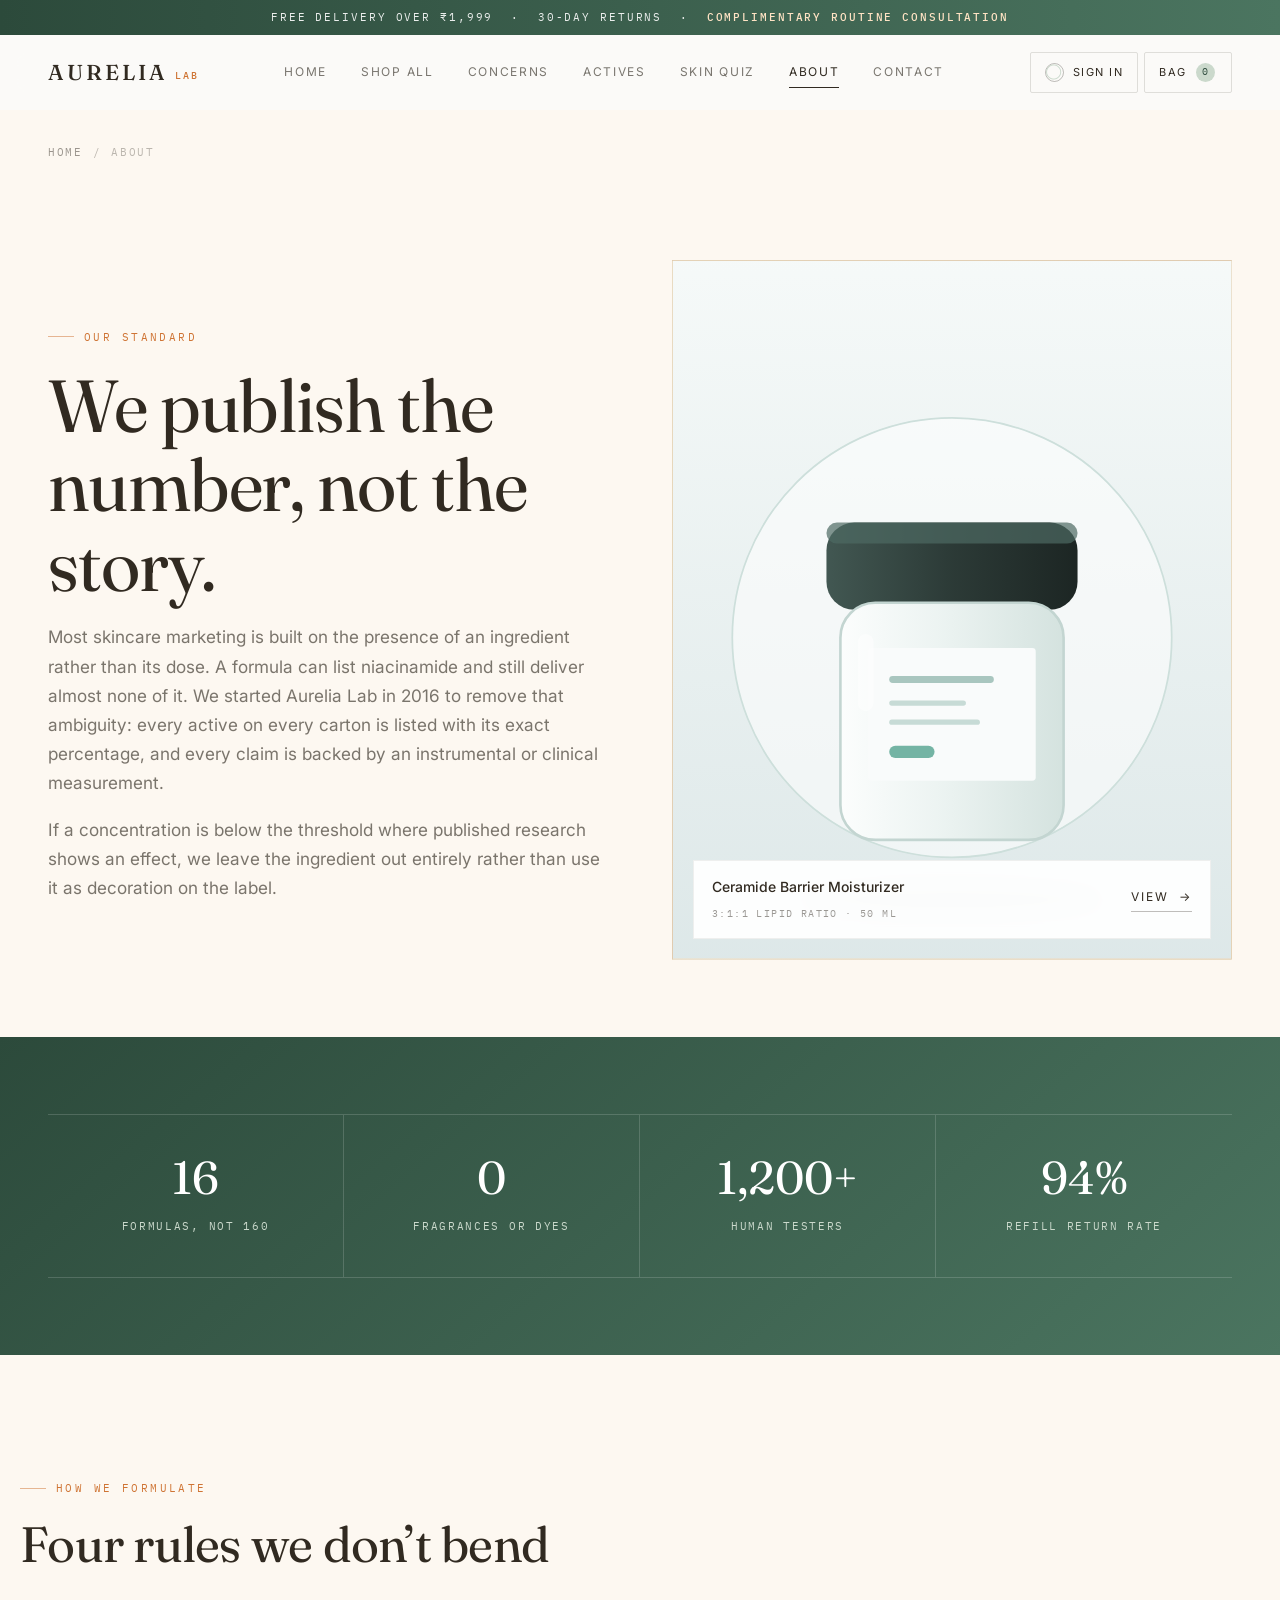
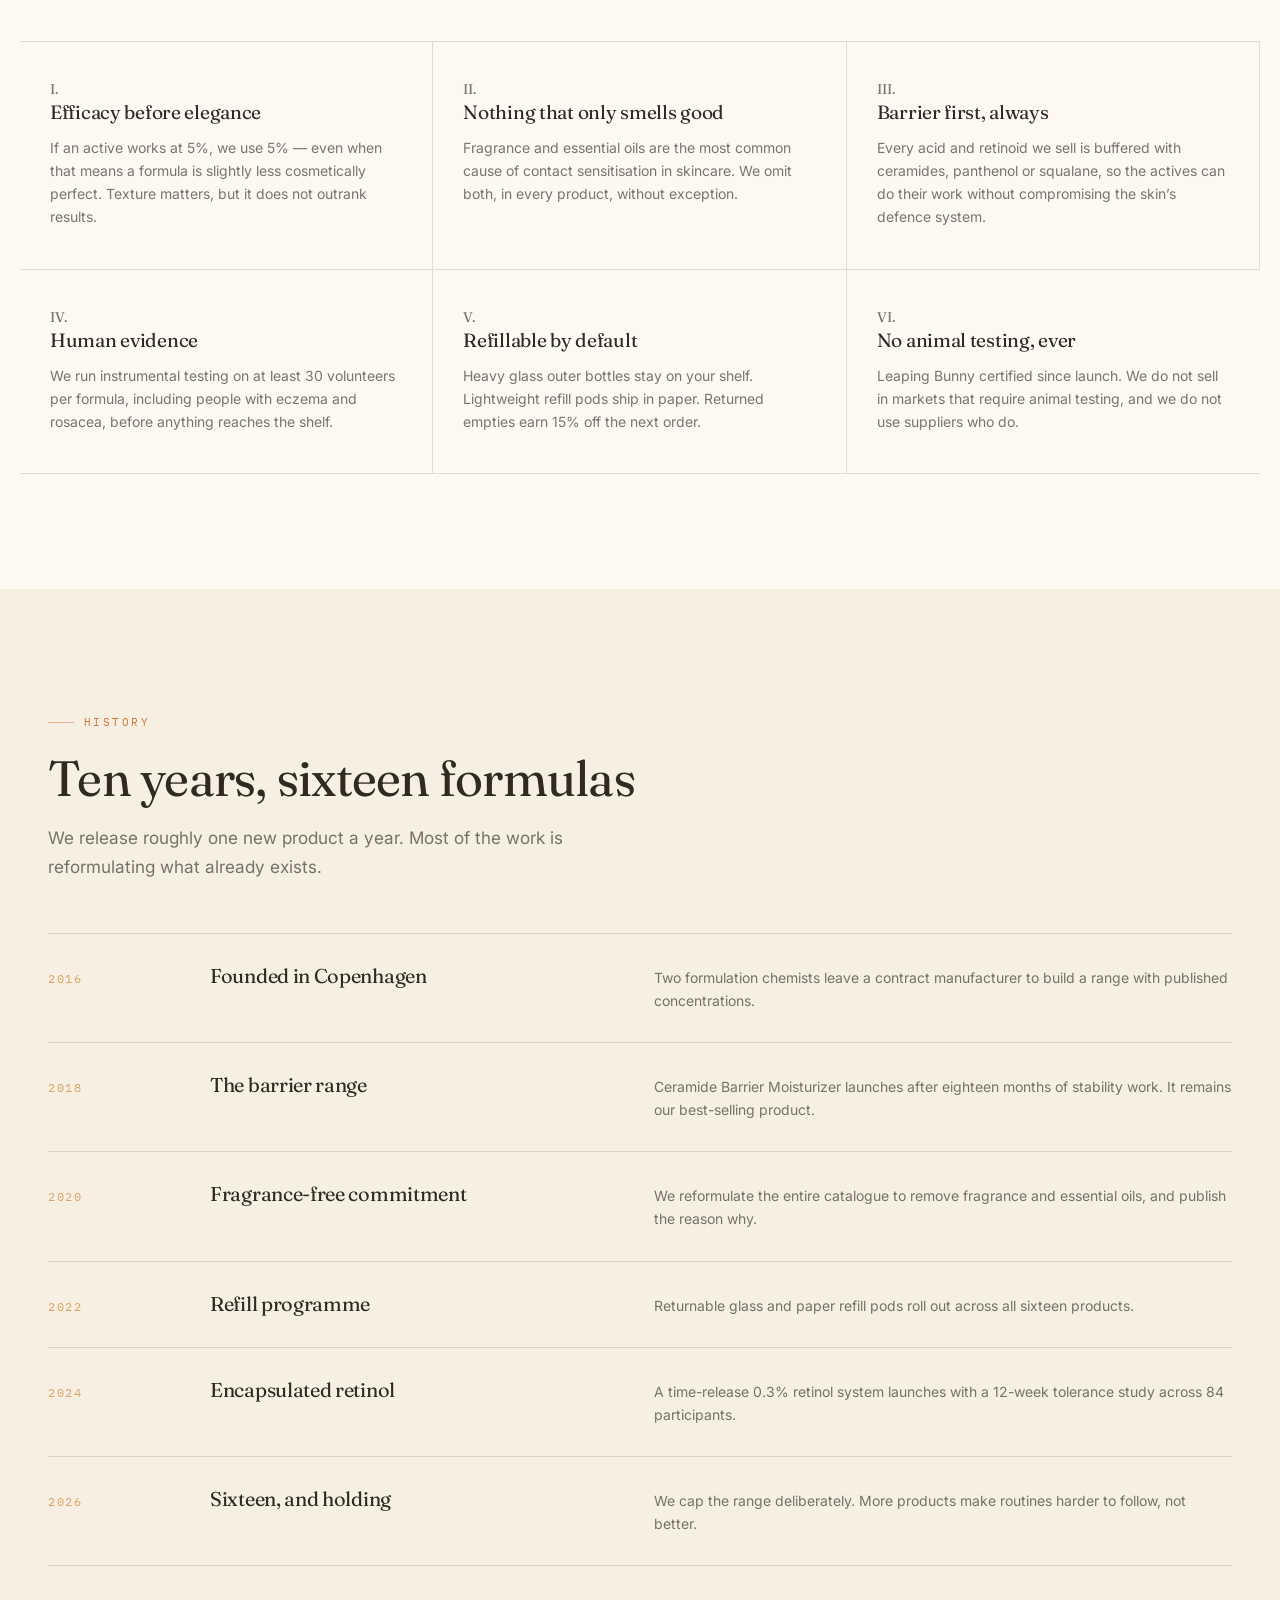
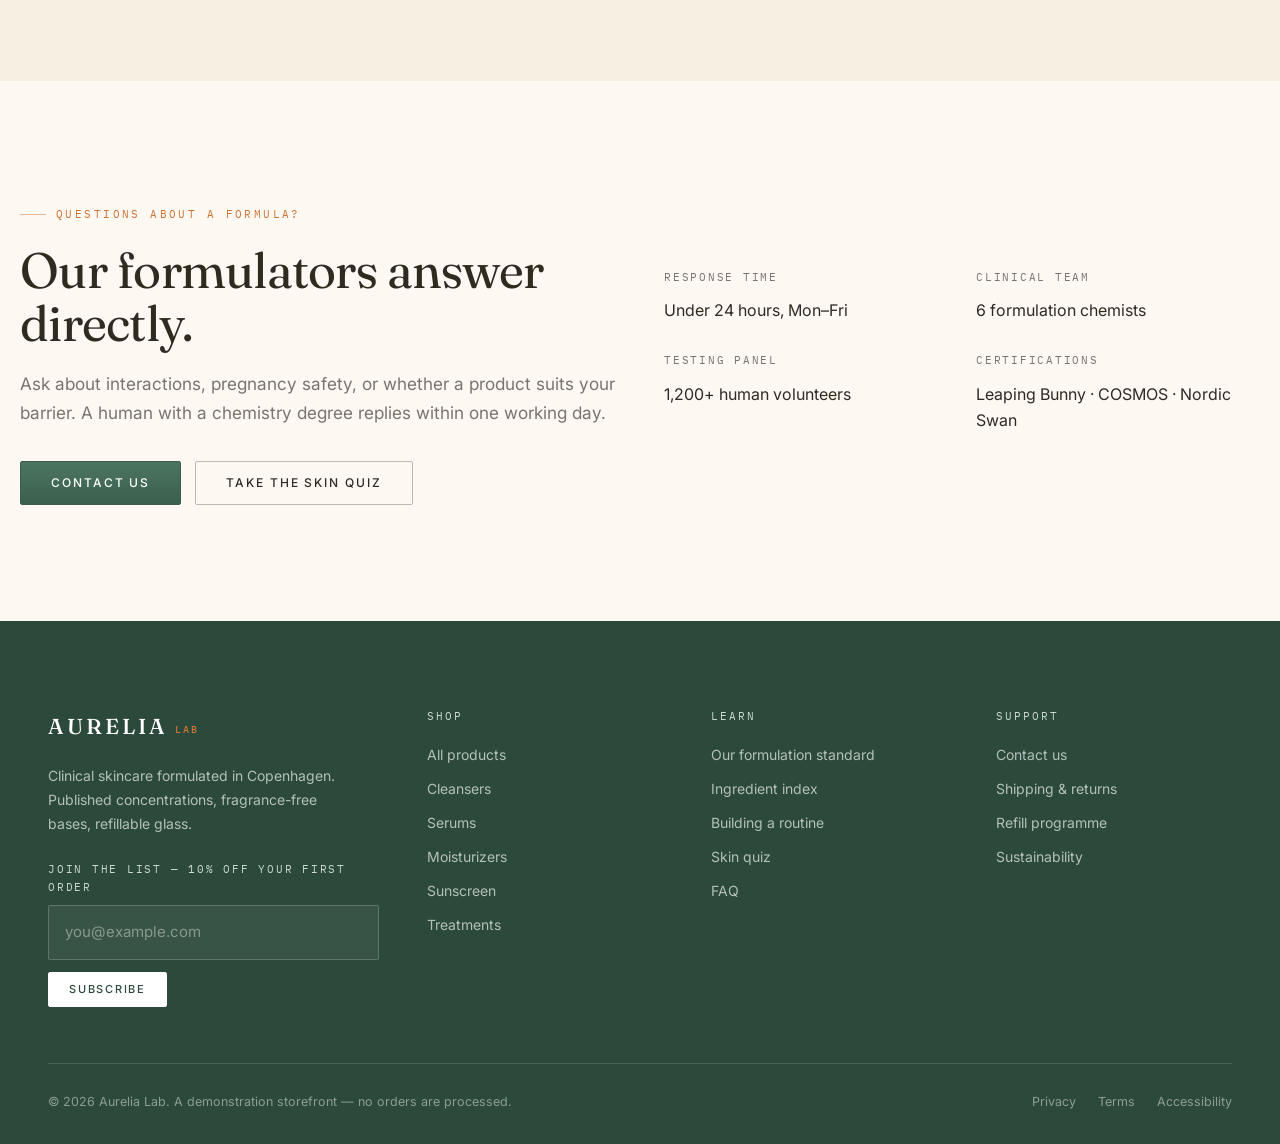
==== commit 9df77537: "Disable page zoom: pinch/Ctrl-scroll/Ctrl+/- blocked, viewport locked" ====
--- a/about.html
+++ b/about.html
@@ -2,7 +2,7 @@
 <html lang="en">
 <head>
 <meta charset="utf-8">
-<meta name="viewport" content="width=device-width, initial-scale=1">
+<meta name="viewport" content="width=device-width, initial-scale=1, maximum-scale=1, user-scalable=no">
 <title>About — Aurelia Lab</title>
 <meta name="description" content="Why Aurelia Lab publishes every active concentration, formulates without fragrance, and tests on humans rather than marketing claims.">
 <link rel="preconnect" href="https://fonts.googleapis.com">
--- a/css/style.css
+++ b/css/style.css
@@ -25,39 +25,45 @@
    ========================================================================== */
 
 :root {
-  /* Surface */
-  --porcelain: #fbfbfa;
+  /* Surface — warm ivory */
+  --porcelain: #fdf8f1;
   --paper: #ffffff;
-  --mist: #f2f4f2;
-  --sage-50: #eef2ef;
-  --sage-100: #e0e8e2;
-
-  /* Ink */
-  --ink: #101514;
-  --ink-80: rgba(16, 21, 20, 0.8);
-  --ink-64: rgba(16, 21, 20, 0.64);
-  --ink-48: rgba(16, 21, 20, 0.48);
-  --ink-32: rgba(16, 21, 20, 0.32);
-
-  /* Brand */
-  --green-900: #12302a;
-  --green-700: #1f3d34;
-  --green-600: #275046;
-  --green-500: #35685a;
-  --sage: #8fa69b;
-  --sage-soft: #b9c8bf;
-  --sand: #c2a177;
-  --sand-soft: #e6d8c4;
+  --mist: #f7efe2;
+  --sage-50: #f6efe1;
+  --sage-100: #ece1cb;
+
+  /* Ink — warm espresso */
+  --ink: #312a21;
+  --ink-80: rgba(49, 42, 33, 0.8);
+  --ink-64: rgba(49, 42, 33, 0.64);
+  --ink-48: rgba(49, 42, 33, 0.48);
+  --ink-32: rgba(49, 42, 33, 0.32);
+
+  /* Brand — warm forest greens */
+  --green-900: #2c4a3b;
+  --green-700: #3b5f4c;
+  --green-600: #4b7560;
+  --green-500: #5d8a71;
+  --sage: #92ad9b;
+  --sage-soft: #cbd9cc;
+
+  /* Warm accents — the friendly colour */
+  --apricot: #df9058;
+  --apricot-deep: #cf7434;
+  --rose: #c8786a;
+  --gold: #cfa15e;
+  --sand: #d9a567;
+  --sand-soft: #f2e2c6;
 
   /* Feedback */
-  --danger: #a3372a;
-  --danger-soft: #f7e9e6;
-  --success: #2c6b4f;
-
-  /* Lines */
-  --line: rgba(16, 21, 20, 0.13);
-  --line-soft: rgba(16, 21, 20, 0.07);
-  --line-strong: rgba(16, 21, 20, 0.28);
+  --danger: #b25446;
+  --danger-soft: #f9eae3;
+  --success: #3e7a56;
+
+  /* Lines — warm */
+  --line: rgba(49, 42, 33, 0.14);
+  --line-soft: rgba(49, 42, 33, 0.07);
+  --line-strong: rgba(49, 42, 33, 0.3);
 
   /* Type */
   --font-display: "Fraunces", "Iowan Old Style", "Palatino Linotype", Georgia, serif;
@@ -75,9 +81,9 @@
   --radius-pill: 999px;
 
   /* Elevation */
-  --shadow-sm: 0 1px 2px rgba(16, 21, 20, 0.05);
-  --shadow-md: 0 8px 24px -12px rgba(16, 21, 20, 0.22);
-  --shadow-lg: 0 30px 70px -30px rgba(16, 21, 20, 0.4);
+  --shadow-sm: 0 1px 2px rgba(73, 56, 38, 0.07);
+  --shadow-md: 0 10px 28px -12px rgba(73, 56, 38, 0.24);
+  --shadow-lg: 0 34px 80px -32px rgba(73, 56, 38, 0.42);
 
   /* Motion */
   --ease: cubic-bezier(0.22, 0.61, 0.36, 1);
@@ -100,8 +106,23 @@
 
 html {
   -webkit-text-size-adjust: 100%;
+  -ms-text-size-adjust: 100%;
+  text-size-adjust: 100%;
+  touch-action: manipulation;
   scroll-behavior: smooth;
   scroll-padding-top: calc(var(--header-h) + 20px);
+}
+
+button,
+a,
+input,
+select,
+textarea,
+label,
+.check,
+.filter-group__head,
+.qty__btn {
+  touch-action: manipulation;
 }
 
 body {
@@ -197,7 +218,7 @@
   font-size: 11px;
   letter-spacing: 0.22em;
   text-transform: uppercase;
-  color: var(--green-600);
+  color: var(--apricot-deep);
   margin: 0 0 20px;
 }
 .eyebrow::before {
@@ -242,7 +263,7 @@
 .section { padding: clamp(64px, 9vw, 128px) 0; }
 .section--tight { padding: clamp(48px, 6vw, 80px) 0; }
 .section--mist { background: var(--mist); }
-.section--ink { background: var(--green-900); color: #eef2ef; }
+.section--ink { background: linear-gradient(140deg, var(--green-900) 0%, var(--green-600) 100%); color: #f4eee2; }
 .section--ink h1,
 .section--ink h2,
 .section--ink h3 { color: #fff; }
@@ -295,11 +316,11 @@
 .btn:active { transform: translateY(1px); }
 
 .btn--primary {
-  background: var(--green-700);
+  background: linear-gradient(180deg, var(--green-600) 0%, var(--green-700) 100%);
   color: #fff;
   border-color: var(--green-700);
 }
-.btn--primary:hover { background: var(--green-900); border-color: var(--green-900); }
+.btn--primary:hover { background: linear-gradient(180deg, var(--green-700) 0%, var(--green-900) 100%); border-color: var(--green-900); }
 
 .btn--ghost {
   background: transparent;
@@ -455,7 +476,7 @@
 .site-header.is-scrolled { border-bottom-color: var(--line); }
 
 .announce {
-  background: var(--green-900);
+  background: linear-gradient(90deg, var(--green-900) 0%, var(--green-600) 100%);
   color: rgba(255, 255, 255, 0.9);
   text-align: center;
   padding: 9px 20px;
@@ -464,7 +485,7 @@
   letter-spacing: 0.18em;
   text-transform: uppercase;
 }
-.announce strong { color: #fff; font-weight: 500; }
+.announce strong { color: #ffe3c4; font-weight: 500; }
 
 .header-inner {
   display: flex;
@@ -491,7 +512,7 @@
   font-family: var(--font-mono);
   font-size: 9.5px;
   letter-spacing: 0.2em;
-  color: var(--sage);
+  color: var(--apricot-deep);
   transform: translateY(-1px);
 }
 
@@ -1079,7 +1100,7 @@
 .hero__title { margin-bottom: 26px; }
 .hero__title em {
   font-style: italic;
-  color: var(--green-600);
+  color: var(--apricot-deep);
 }
 .hero__actions {
   display: flex;
@@ -1114,7 +1135,7 @@
 .hero__art {
   position: relative;
   aspect-ratio: 4 / 5;
-  background: var(--sage-50);
+  background: linear-gradient(150deg, #fbf0dd 0%, #f4e3c6 55%, #eed7bb 100%);
   border: 1px solid var(--line-soft);
   overflow: hidden;
 }
@@ -1171,6 +1192,10 @@
   color: var(--green-600);
   font-size: 12px;
 }
+.trust-item:nth-child(1) .trust-item__mark { color: var(--green-600); border-color: rgba(75, 117, 96, 0.4); }
+.trust-item:nth-child(2) .trust-item__mark { color: var(--apricot-deep); border-color: rgba(207, 116, 52, 0.4); }
+.trust-item:nth-child(3) .trust-item__mark { color: var(--rose); border-color: rgba(200, 120, 106, 0.4); }
+.trust-item:nth-child(4) .trust-item__mark { color: var(--gold); border-color: rgba(207, 161, 94, 0.4); }
 .trust-item strong { display: block; font-size: 13.5px; font-weight: 500; margin-bottom: 3px; }
 .trust-item span { font-size: 12.5px; color: var(--ink-48); line-height: 1.5; }
 
@@ -1194,7 +1219,7 @@
   font-family: var(--font-mono);
   font-size: 10.5px;
   letter-spacing: 0.2em;
-  color: var(--sage);
+  color: var(--apricot);
   display: block;
   margin-bottom: 34px;
 }
@@ -1329,7 +1354,7 @@
   text-transform: uppercase;
   padding: 6px 10px;
 }
-.product-card__badge--new { background: var(--sand); color: var(--green-900); }
+.product-card__badge--new { background: var(--apricot); color: #fff; }
 
 .product-card__quick {
   position: absolute;
@@ -1754,7 +1779,7 @@
   transition: color var(--dur) var(--ease), border-color var(--dur) var(--ease);
 }
 .tabs__btn:hover { color: var(--ink); }
-.tabs__btn.is-active { color: var(--ink); border-bottom-color: var(--ink); }
+.tabs__btn.is-active { color: var(--ink); border-bottom-color: var(--green-600); }
 .tabs__panel { padding: 26px 0 0; font-size: 15px; color: var(--ink-80); line-height: 1.75; }
 .tabs__panel[hidden] { display: none; }
 .tabs__panel ol { counter-reset: step; }
@@ -1931,7 +1956,7 @@
 .value-card__mark {
   font-family: var(--font-display);
   font-size: 1.6rem;
-  color: var(--sage);
+  color: var(--apricot-deep);
   margin-bottom: 20px;
 }
 .value-card h3 { font-size: 1.2rem; margin-bottom: 12px; }
@@ -2162,6 +2187,19 @@
   .cart-btn { padding: 10px 12px; }
   .logo { font-size: 1.15rem; }
   .logo em { display: none; }
+
+  /* Mobile comfort: tap targets & no iOS zoom-on-focus */
+  .field__input, .field__select, .field__textarea { font-size: 16px; }
+  .nav-toggle, .icon-btn { min-width: 44px; min-height: 44px; }
+  .btn { min-height: 46px; }
+  .qty__btn { width: 40px; height: 40px; }
+  .check { padding: 12px 0; }
+  .filter-group__head { padding: 14px 0; }
+  .chip button { padding: 10px; }
+  .cart-line__remove { padding: 10px 4px; }
+  .auth-tab { padding: 16px 0 17px; }
+  .cart-btn, .account-btn { min-height: 42px; }
+  .nav { padding-bottom: calc(40px + env(safe-area-inset-bottom)); }
 }
 
 @media (max-width: 720px) {
@@ -2184,6 +2222,16 @@
   .footer-top { grid-template-columns: 1fr; gap: 34px; }
   .footer-bottom { flex-direction: column; align-items: flex-start; }
   .quiz-routine { flex-direction: column; align-items: stretch; }
+
+  .hero { padding: 48px 0 62px; }
+  .section { padding: 60px 0; }
+  .announce { font-size: 9.5px; letter-spacing: 0.12em; padding: 9px 14px; }
+  .footer-col li { margin-bottom: 0; }
+  .footer-col li a { display: inline-block; padding: 6px 0; }
+  .pdp__thumb { width: 60px; }
+  .cart-drawer__head { padding: 18px; }
+  .cart-drawer__body { padding: 8px 18px; }
+  .cart-drawer__foot { padding: 18px; }
 }
 
 @media (max-width: 520px) {
@@ -2199,6 +2247,14 @@
   .cart-line { grid-template-columns: 62px 1fr; gap: 12px; }
   .account-btn { padding: 10px 8px; }
   .account-btn__label { display: none; }
+
+  .auth-modal { width: calc(100vw - 24px); max-height: calc(100dvh - 24px); }
+  .auth-modal__body { padding: 20px; }
+  .auth-modal__head { padding: 18px 20px; }
+  .nav { padding-top: 84px; padding-left: 22px; padding-right: 22px; }
+  .grid--products { gap: 26px; }
+  .header-actions { gap: 4px; }
+  .shop-toolbar { gap: 10px; }
 }
 
 @media print {
